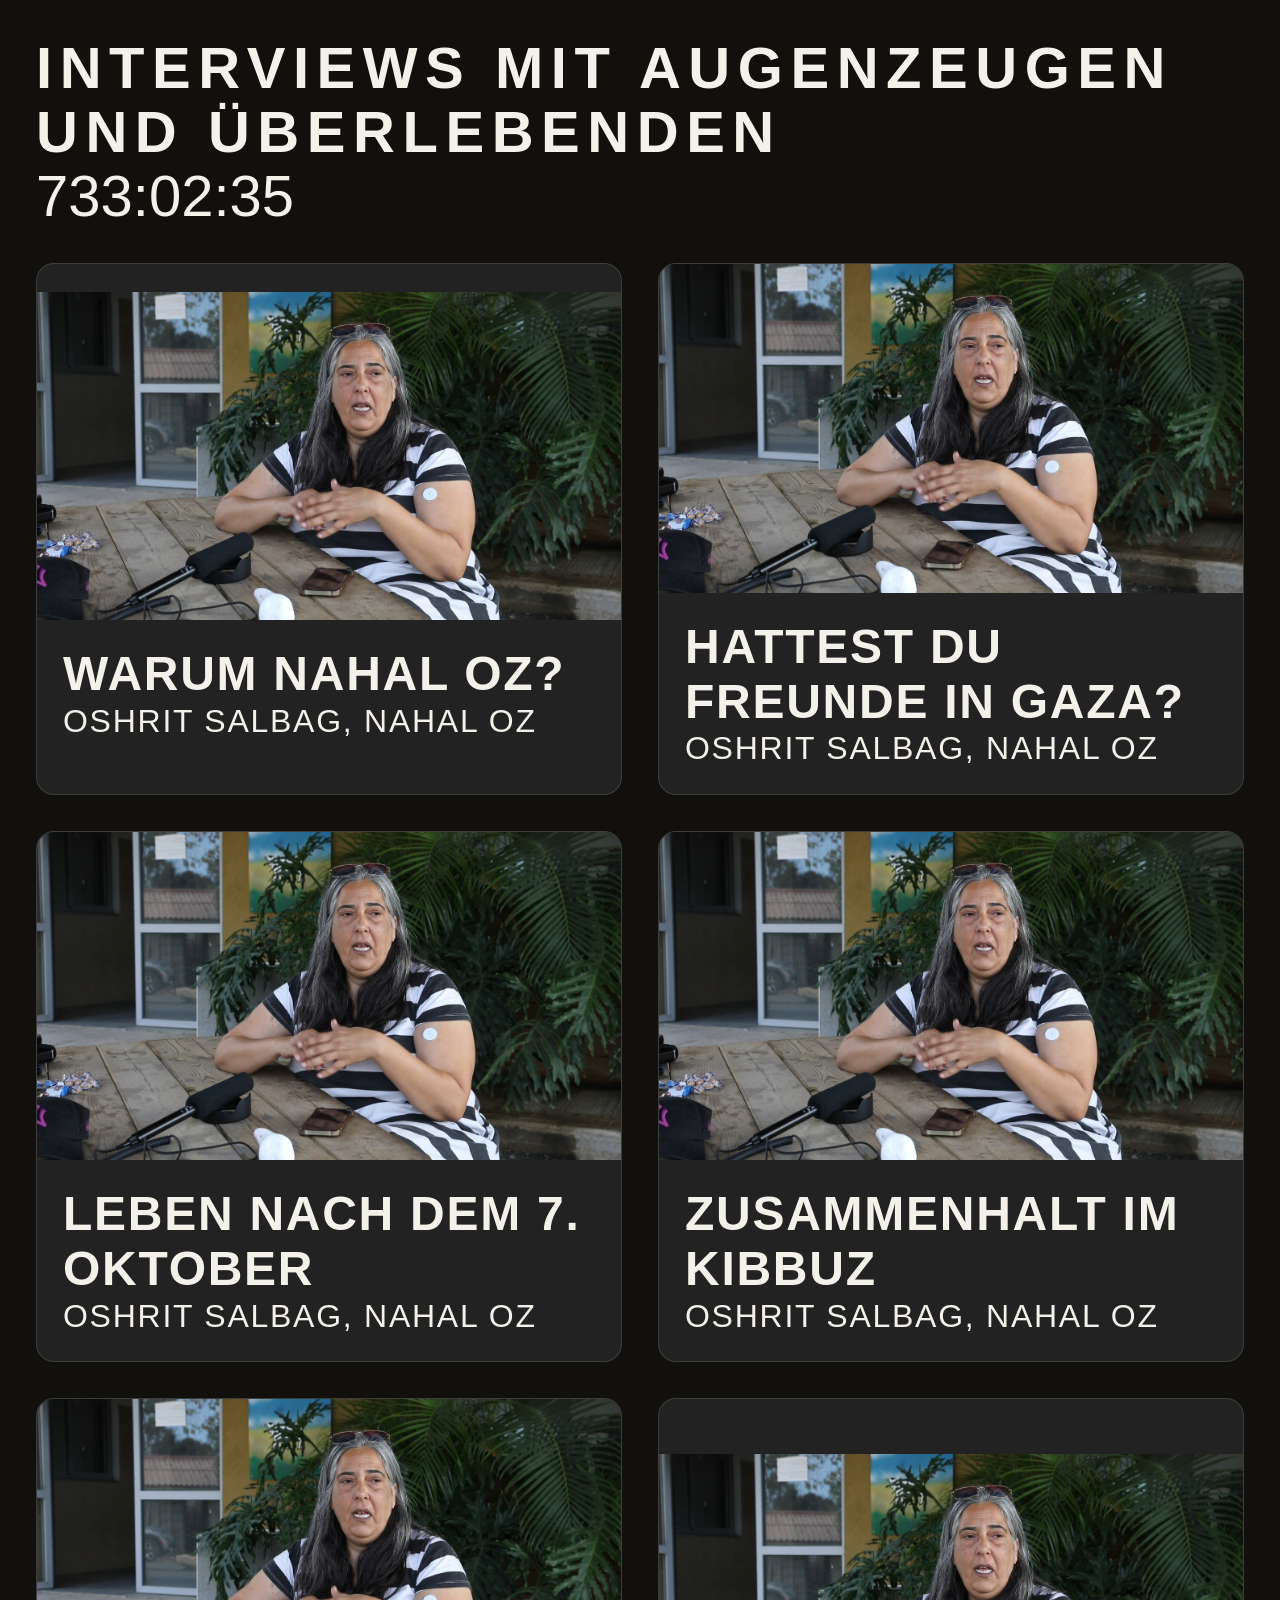
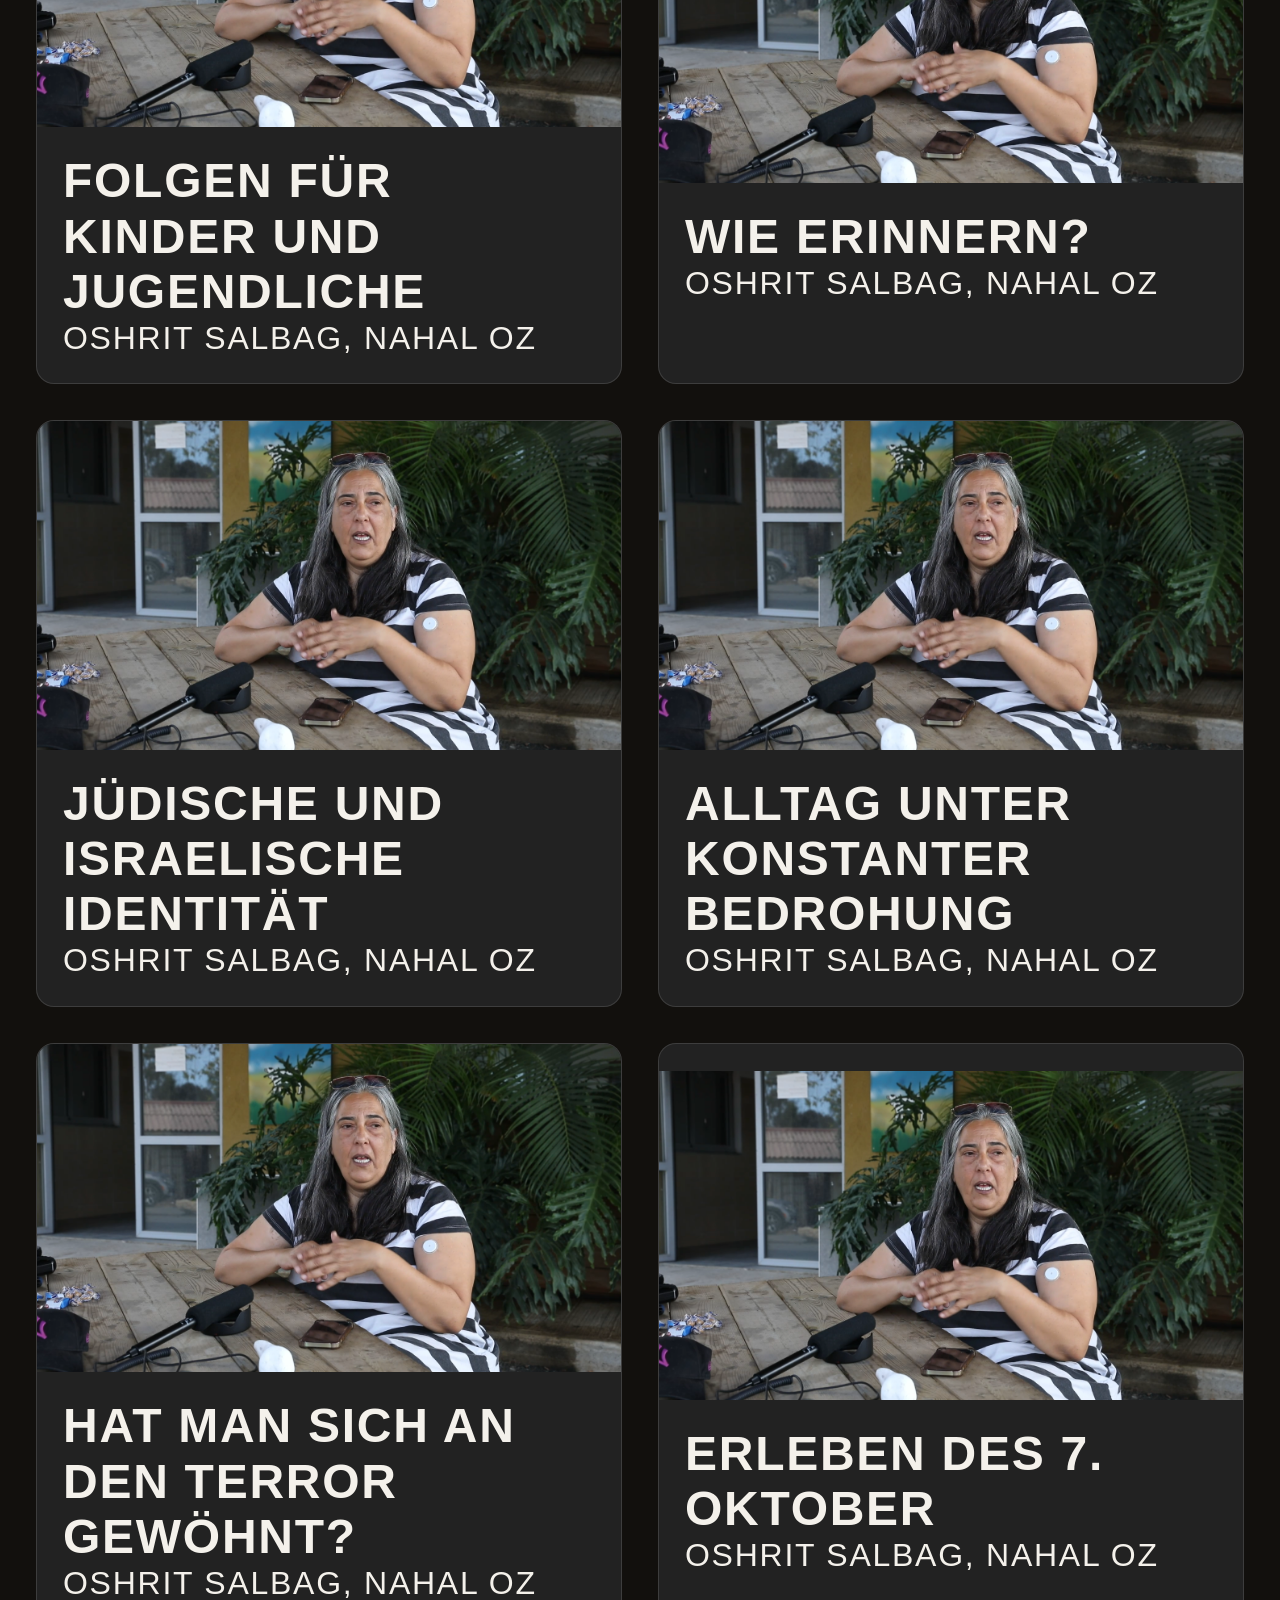
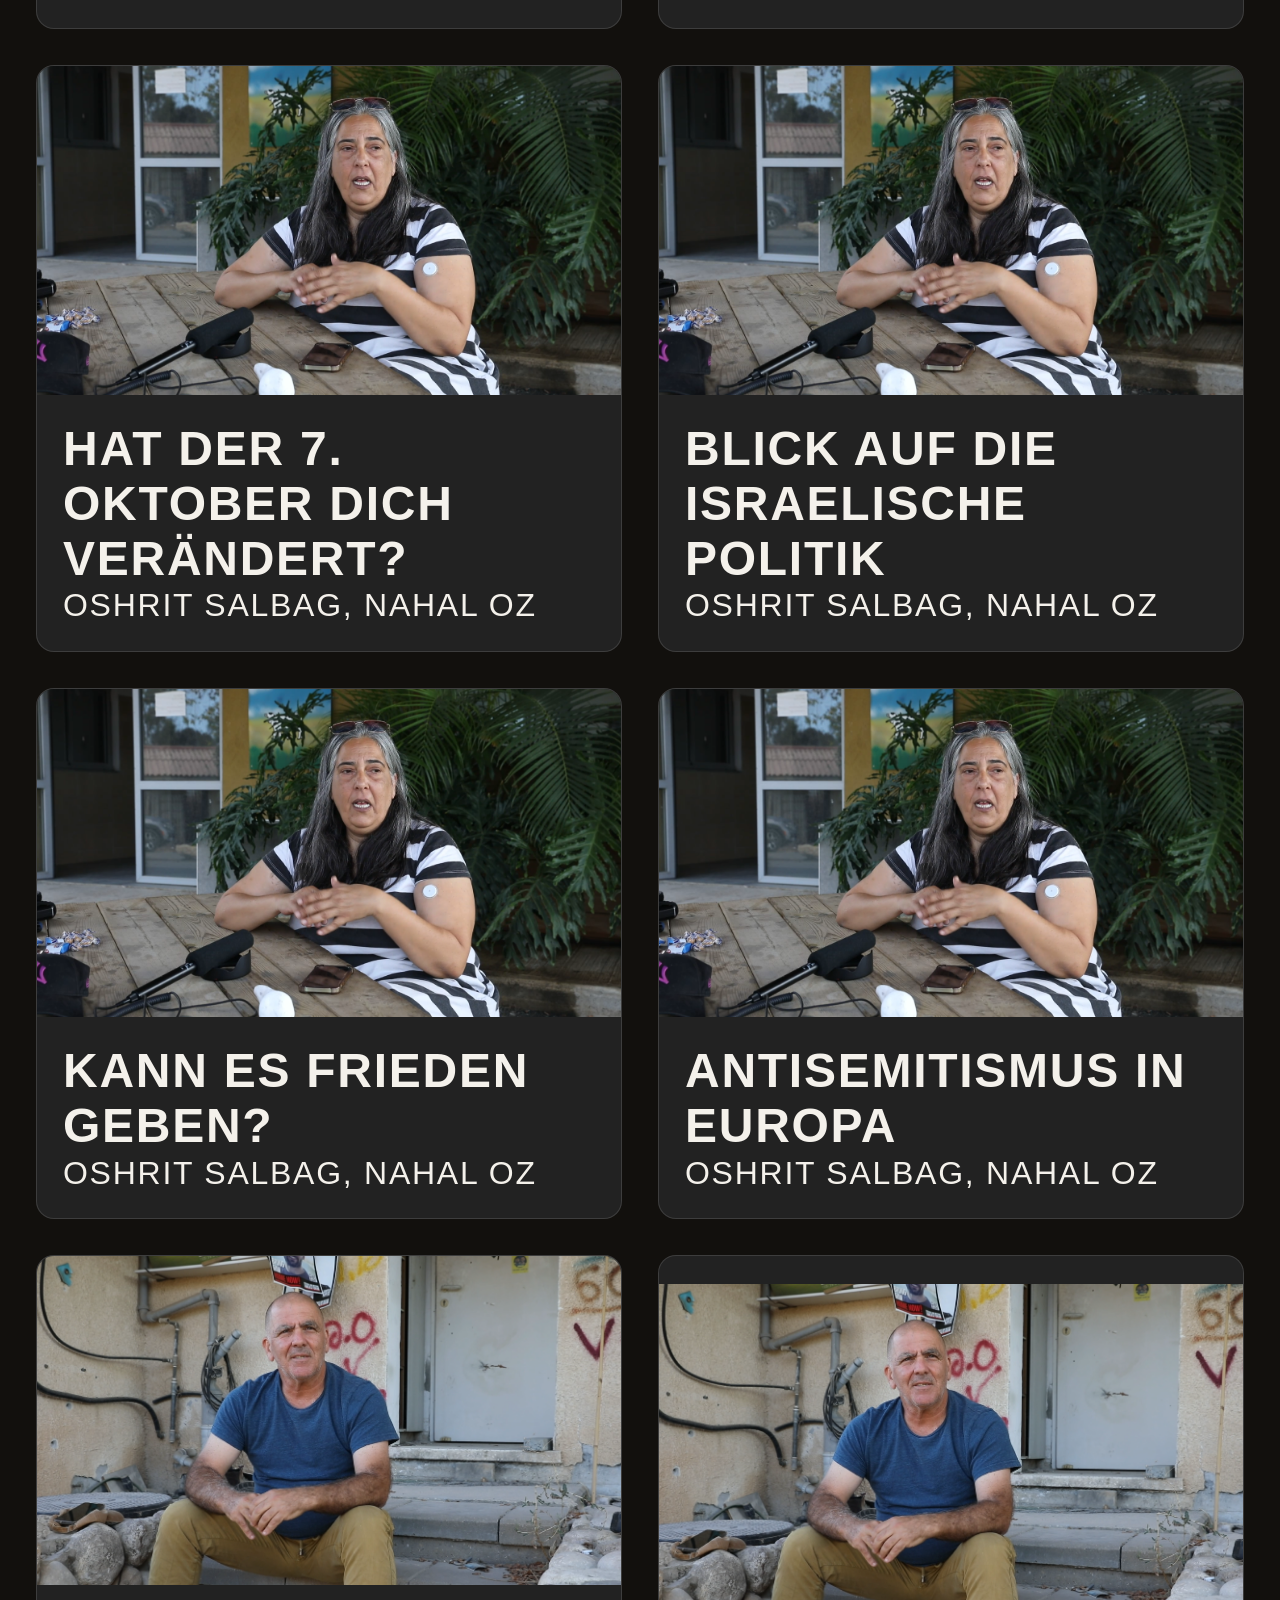
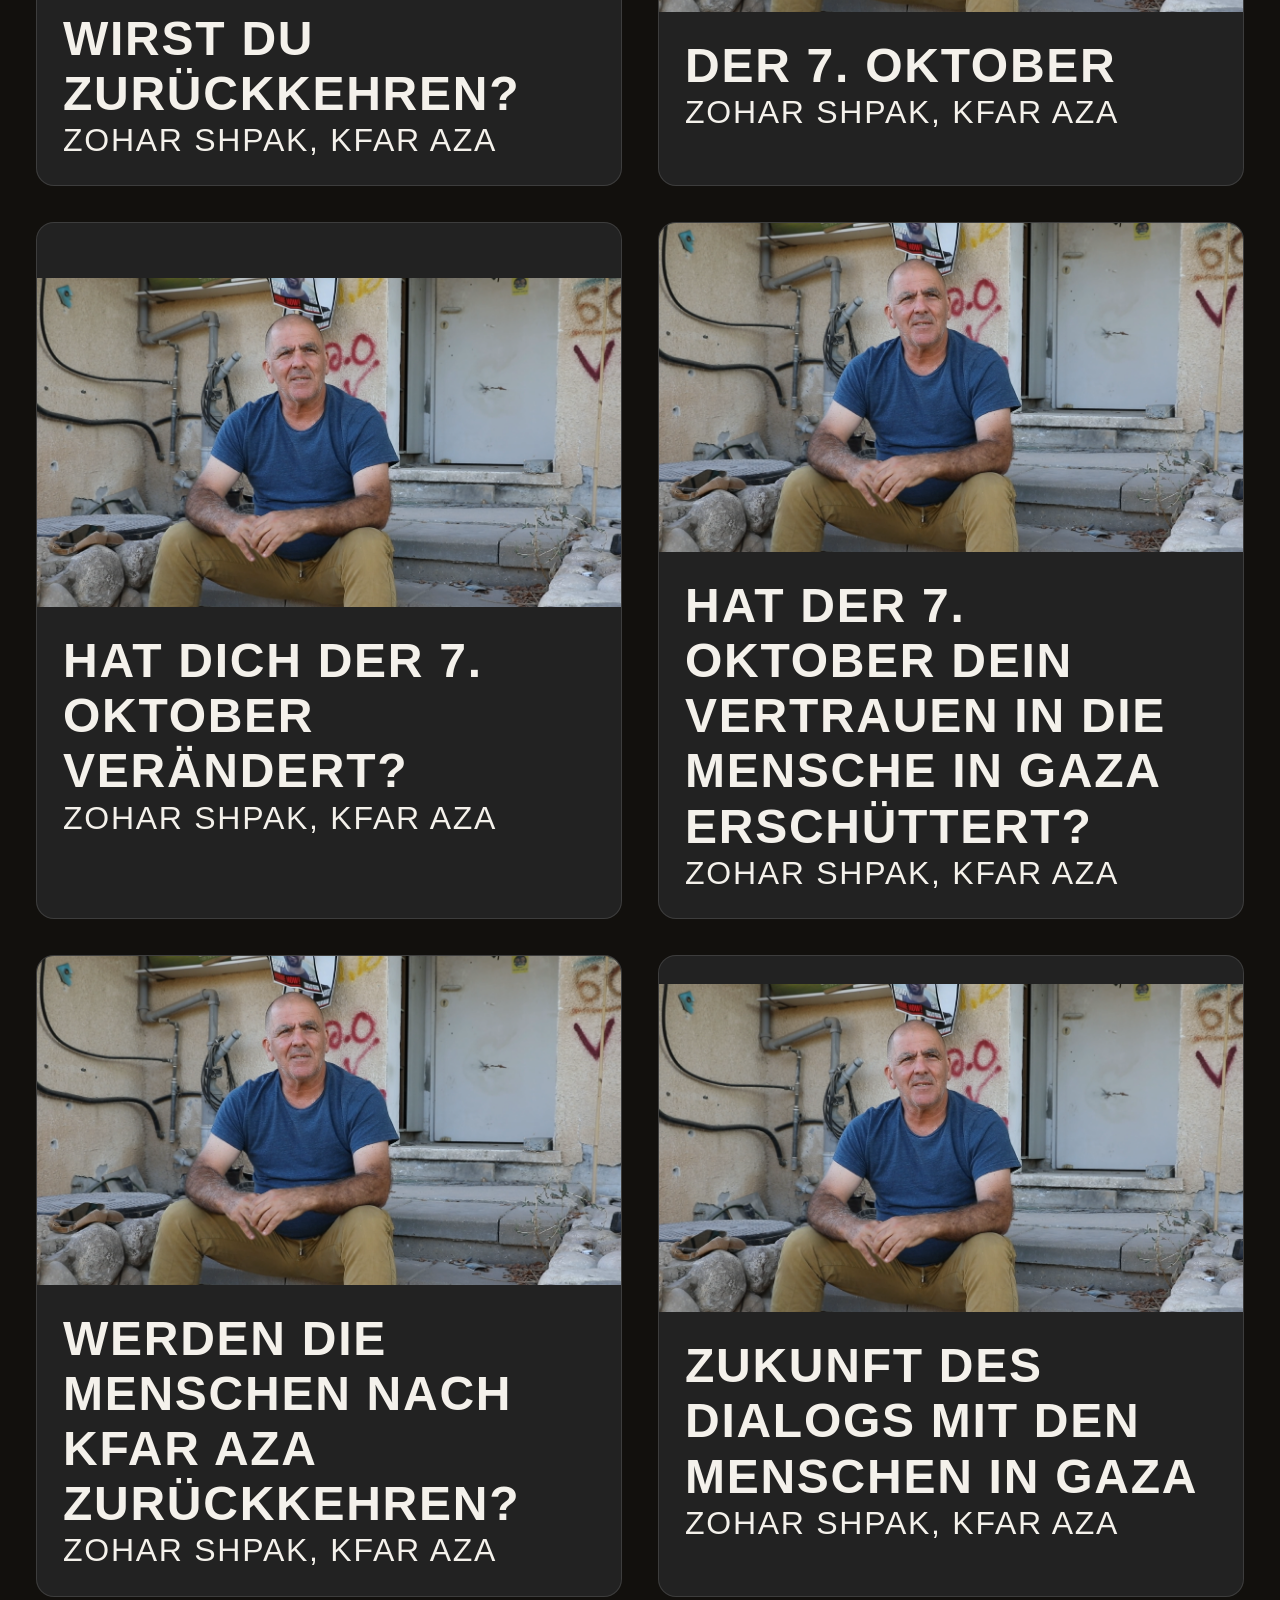
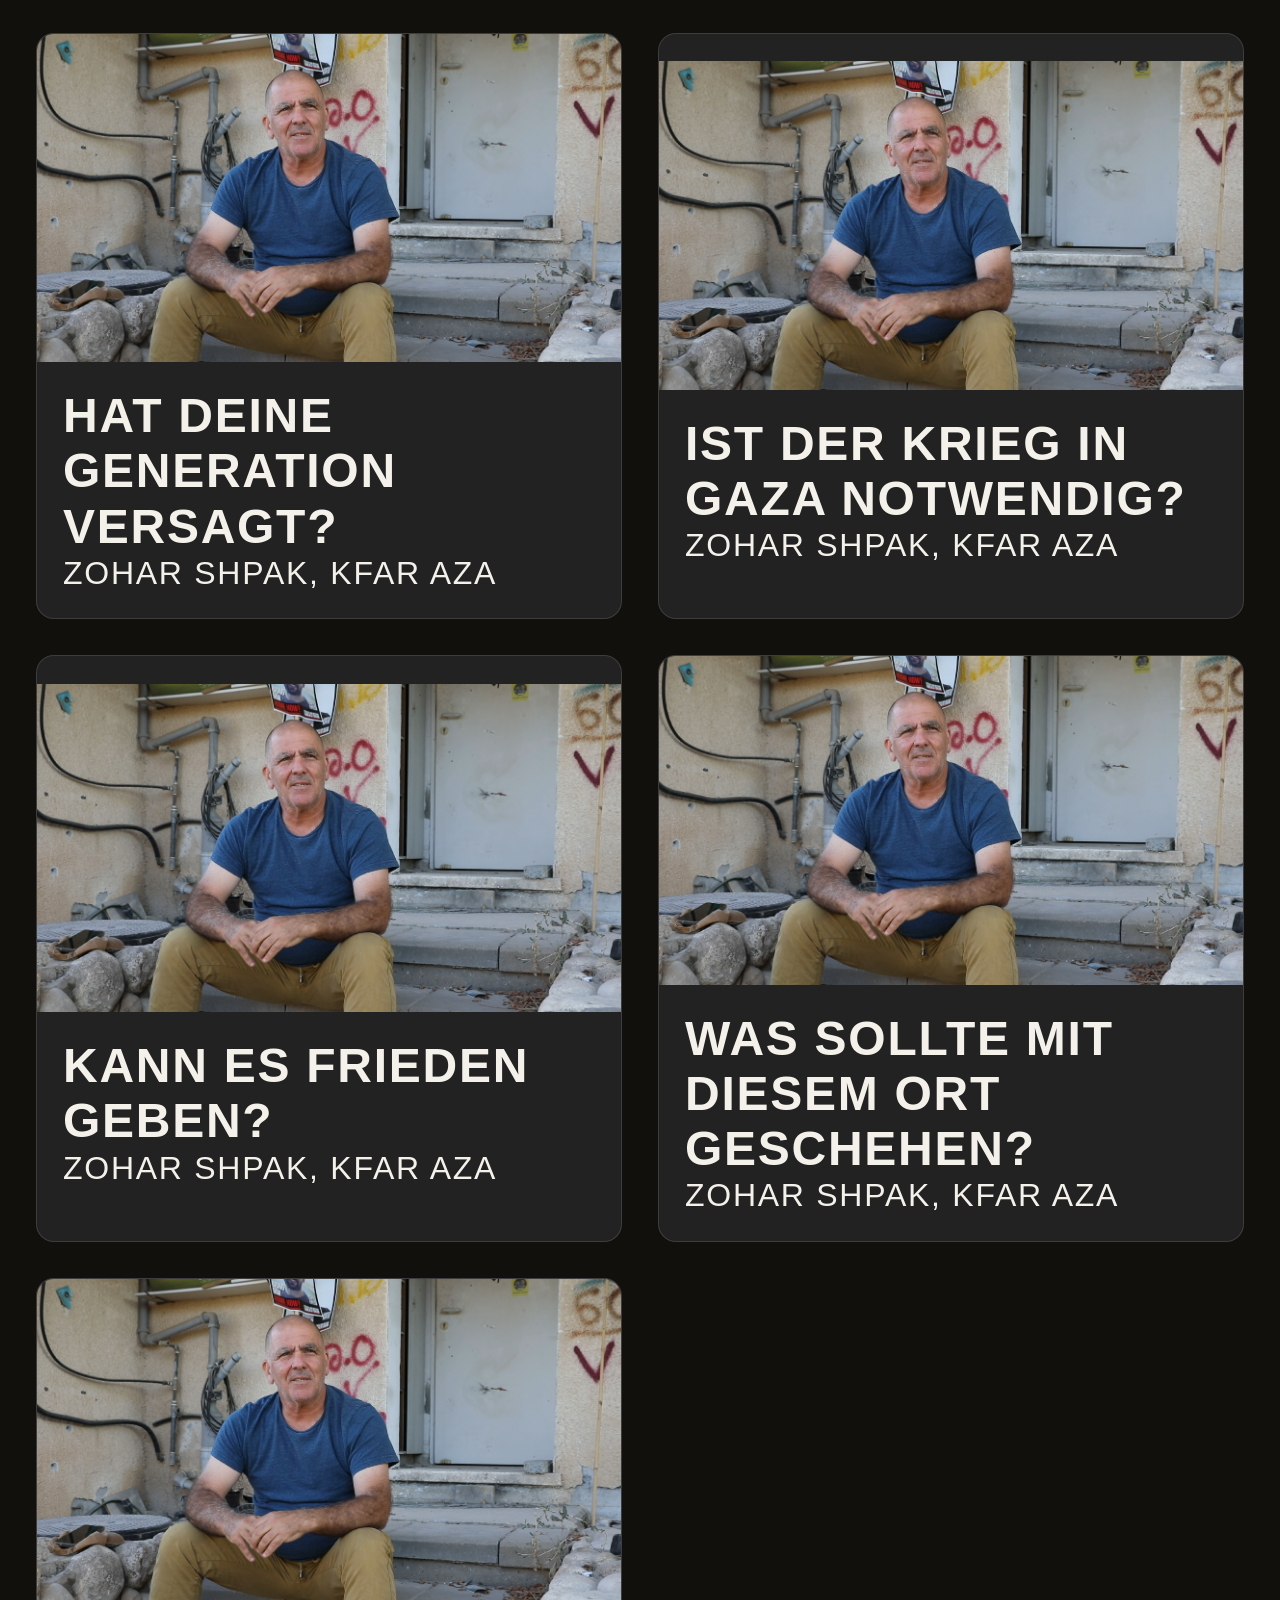
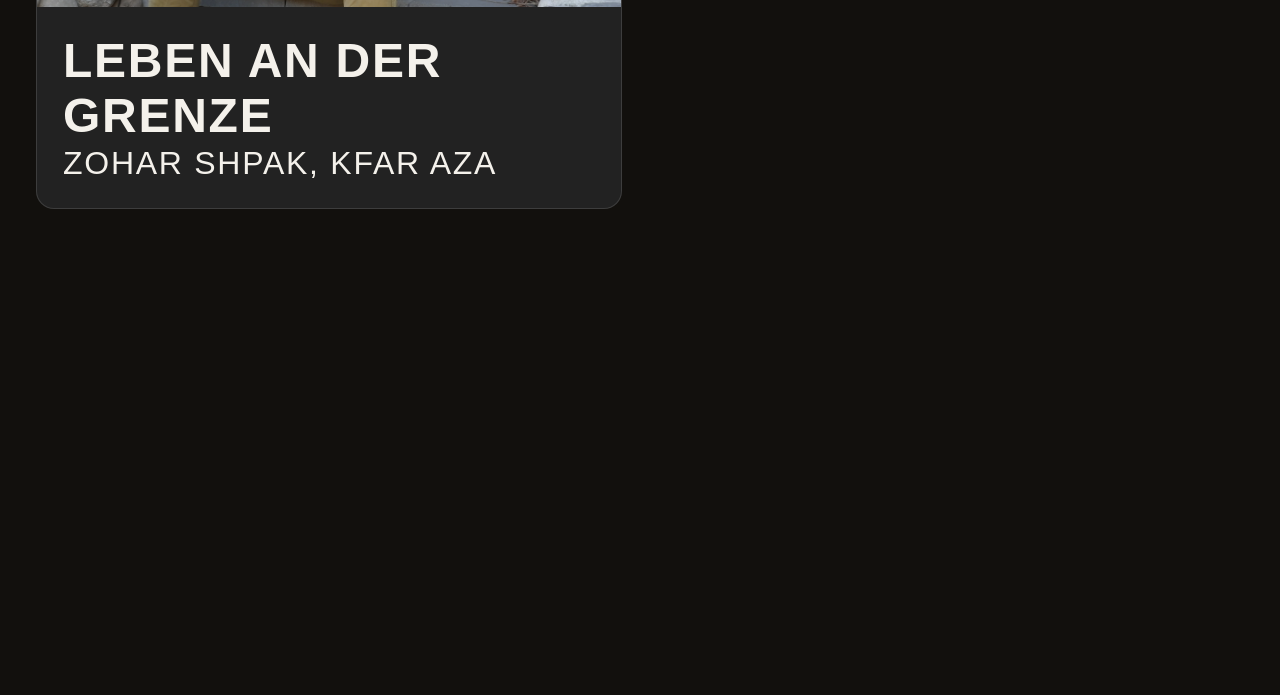
==== index.html @ 1f2e4341 "Initiale Kiosk-Version" ====
<!doctype html>
<html lang="de">

<head>
  <meta charset="utf-8">

  <meta name="viewport" content="width=device-width, initial-scale=1, viewport-fit=cover">

  <title>733:02:35 – Videokiosk</title>

  <link rel="stylesheet" href="assets/style.css">
</head>

<body>
  <main>

    <!-- ==================================================
         GALERIE
         ================================================== -->

    <section id="gallery" class="screen">
      <header class="screen-header">
        <div class="screen-heading">
          <h1 id="gallery-title" class="screen-title">Eyewitness and Survivor Testimonies</h1>
          <p id="gallery-subtitle" class="screen-subtitle">733:02:35</p>
        </div>
      </header>

      <!-- Die Videokacheln werden per JavaScript eingefügt -->
      <div id="grid" class="grid"></div>
    </section>


    <!-- ==================================================
         VIDEOANZEIGE
         ================================================== -->

    <section id="player-screen" class="screen hidden">
      <header class="screen-header">
        <div class="screen-heading">
          <h1 id="player-title" class="screen-title"></h1>
          <p id="player-subtitle" class="screen-subtitle"></p>
        </div>
      </header>

      <div class="video-wrap">
        <video id="player" playsinline preload="metadata" disablepictureinpicture
          controlslist="nofullscreen nodownload noremoteplayback noplaybackrate" tabindex="-1"></video>

        <button id="idle-overlay" class="idle-overlay hidden" type="button">
          <span class="idle-overlay-content">
            <strong>
              Bildschirm berühren, um Videos auszuwählen
            </strong>
            <br>
            <span lang="en">
              Touch screen to browse videos
            </span>
          </span>
        </button>

      </div>

      <p id="error" class="error hidden"></p>
    </section>


    <!-- ==================================================
         FEHLERANZEIGE
         ================================================== -->

    <section id="fatal" class="screen center hidden" aria-labelledby="fatal-title">
      <div class="panel">
        <h1 id="fatal-title">Fehler</h1>
        <p id="fatal-text"></p>
      </div>
    </section>


    <!-- ==================================================
         AUTOPLAY-COUNTDOWN
         ================================================== -->

    <button id="idle-countdown-overlay" class="idle-countdown-overlay hidden" type="button"
      aria-label="Automatische Wiedergabe abbrechen">
      <span class="idle-countdown-box">
        <span id="idle-countdown-label">
          Automatische Wiedergabe in
        </span>

        <strong id="idle-countdown-text">3</strong>
      </span>
    </button>

  </main>

  <script src="config.js"></script>
  <script src="assets/app.js"></script>
</body>

</html>
---- assets/style.css ----
/* =========================================================
   733:02:35 VIDEOKIOSK
   Zentrale Farben, Größen und Abstände
   ========================================================= */

:root {
    /* Farben */
    --bg-color: #12100d;
    /* Hintergrundfarbe der Seite */
    --card-bg-color: #222222;
    /* Hintergrundfarbe von Kacheln */
    --card-bg-light-color: #46423b;
    /* Hintergrundfarbe für ausgewählte Kachel */
    --title-text-color: #f4f1eb;
    /* Textfarbe für Titel/Untertitel */
    --card-text-color: #f4f1eb;
    /* Textfarbe für Titel */
    --line-color: rgba(255, 255, 255, 0.12);
    /* Linienfarbe für Kacheln und Panels */
    --active-bg-color: #333;
    /* Hintergrundfarbe beim Antippen von Buttons und Kacheln */
    --error-bg-color: #3b1717;
    /* Hintergrundfarbe für Fehlermeldungen unterhalb des Videos */

    /* Bildschirm */
    --screen-padding: 36px;
    /* Abstand zum Rand des Bildschirms */

    /* Titel und Untertitel */
    --header-gap: 36px;
    /* Abstand zwischen Kopfzeile und Galerie/Video */
    --header-text-gap: 0px;
    /* Abstand zwischen Titel und Untertitel */

    /* Galerie und Karten */
    --grid-gap: 36px;
    /* Abstand zwischen den Kacheln */
    --gallery-scroll-space: 50vh;
    /* Freiraum unter der letzten Kachel 100vh = 100% der verfügbaren Höhe */
    --card-padding: 26px;
    /* Abstand um den Text innerhalb der Kachel */
    --card-text-gap: 0px;
    /* Abstand zwischen Titel und Untertitel der Kachel */

    /* Schriftgrößen */
    --screen-title-size: 58px;
    /* Haupttitel der Galerie und des Players */
    --screen-subtitle-size: 58px;
    /* Untertitel der Galerie und des Players */
    --card-title-size: 48px;
    /* Titel der Kachel */
    --card-subtitle-size: 32px;
    /* Untertitel der Kachel */
    --overlay-title-size: 48px;
    /* Deutscher Hinweis im Idle-Overlay*/
    --overlay-text-size: 42px;
    /* Englischer Hinweis im Idle-Overlay */
    --countdown-label-size: 80px;
    /* Text über dem Idle-Countdown */
    --countdown-size: 200px;
    /* Idle-Countdown-Zahl */

    /* Buttons */
    --button-padding-y: 40px;
    /* Vertikaler Abstand innerhalb der Buttons */
    --button-padding-x: 60px;
    /* Horizontaler Abstand innerhalb der Buttons */

    /* Countdown-Overlay */
    --countdown-position-y: 690px;
    /* Position des Countdowns von oben */
    --countdown-text-gap: 12px;
    /* Abstand zwischen Beschriftung und Zahl */

    /* Idle-Overlay */
    --overlay-gap: 6px;
    /* Abstand zwischen deutschem und englischem Hinweistext */
    --overlay-padding-y: 42px;
    /* Vertikaler Innenabstand des Hinweis-Overlays */
    --overlay-padding-x: 24px;
    /* Horizontaler Innenabstand des Hinweis-Overlays */


    /* Rundungen */
    --card-radius: 18px;
    /* Für Kacheln und Player */
    --button-radius: 12px;
    /* Für Buttons */
    --panel-radius: 0px;
    /* Für Panels, z. B. Fehlerbildschirm */

    /* Video */
    --video-reserved-height: 180px;
    /* Platz für Idle-Overlay und Player-Titel, damit das Video nicht zu groß wird */

    /* Animation */
    --title-fade-duration: 1200ms;
    /* Dauer der Ein- und Ausblendung des Video-Titels */
    --overlay-fade-duration: 700ms;
    /* Dauer des Einblendens */
}


/* =========================================================
   GRUNDLAGEN
   ========================================================= */

*,
*::before,
*::after {
    box-sizing: border-box;
}

html {
    min-height: 100%;
    -webkit-tap-highlight-color: transparent;
}

body {
    min-height: 100%;
    margin: 0;

    background: var(--bg-color);
    color: var(--title-text-color);

    font-family: Arial, Helvetica, sans-serif;

    /* Verhindert versehentliche Textauswahl am Touchscreen */
    user-select: none;
    -webkit-user-select: none;

    /* Verhindert Scroll-Weitergabe an übergeordnete Bereiche */
    overscroll-behavior: none;
}

/* Verhindert kleine Abstände unter Bildern und Videos */
img,
video {
    display: block;
}

/* Wird per JavaScript zum Ein- und Ausblenden verwendet */
.hidden {
    display: none !important;
}


/* =========================================================
   BILDSCHIRME UND HILFSKLASSEN
   ========================================================= */

.screen {
    min-height: 100vh;
    padding: var(--screen-padding);
}

/* Zentriert beispielsweise den Fehlerbildschirm */
.center {
    display: grid;
    place-items: center;
}


/* =========================================================
   KOPFZEILEN
   Galerie und Player verwenden dieselbe Struktur.
   ========================================================= */

.screen-header {
    display: flex;
    align-items: flex-start;
    justify-content: space-between;
    width: 100%;
    margin: 0 0 var(--header-gap);
}

/* Gruppiert Haupttitel und Untertitel */
.screen-heading {
    display: flex;
    flex-direction: column;
    align-items: flex-start;
    gap: var(--header-text-gap);

    min-width: 0;

    text-align: left;
}

/* Haupttitel der Galerie und des Players */
.screen-title {
    margin: 0;

    color: var(--muted-color);

    font-size: var(--screen-title-size);
    font-weight: 700;
    line-height: 1.1;
    letter-spacing: 0.13em;

    text-align: left;
    text-transform: uppercase;
}

/* Untertitel beziehungsweise Video-Metadaten */
.screen-subtitle {
    margin: 0;

    color: var(--muted-color);

    font-size: var(--screen-subtitle-size);
    line-height: 1.1;

    text-align: left;
    text-transform: uppercase;
}


/* =========================================================
   GALERIE
   Die Seite scrollt normal; das Grid hat keinen eigenen
   Scrollbereich.
   ========================================================= */

.grid {
    display: grid;
    grid-template-columns: repeat(2, minmax(0, 1fr));

    gap: var(--grid-gap);
    padding-bottom: var(--gallery-scroll-space);
}


/* =========================================================
   GALERIEKACHELN
   Diese Elemente werden per JavaScript erzeugt.
   ========================================================= */

.card {
    padding: 0;
    overflow: hidden;

    border: 1px solid var(--line-color);
    border-radius: var(--card-radius);

    background: var(--card-bg-color);
    color: var(--card-text-color);

    text-align: left;

    transition:
        transform 120ms ease,
        background-color 120ms ease;
}

/* Sichtbare Rückmeldung beim Antippen */
.card:active {
    transform: scale(0.95);
    background: var(--card-bg-light-color);
}

/* Vorschaubild einer Kachel */
.card img {
    width: 100%;
    aspect-ratio: 16 / 9;

    object-fit: cover;

    background: #222;
}

/* Textbereich unterhalb des Vorschaubildes */
.card-body {
    display: flex;
    flex-direction: column;
    gap: var(--card-text-gap);

    padding: var(--card-padding);

    color: var(--card-text-color);
    letter-spacing: 0.13em;
    text-transform: uppercase;
}

.card h2,
.card p {
    margin: 0;
}

/* Titel einer Kachel */
.card h2 {
    font-size: var(--card-title-size);
    line-height: 1.15;
}

/* Zusatztext einer Kachel */
.card p {
    font-size: var(--card-subtitle-size);
    line-height: 1.2;
}

::-webkit-scrollbar {
    width: 24px;
}

::-webkit-scrollbar-track {
    background: transparent;
}

::-webkit-scrollbar-thumb {
    background: rgba(255, 255, 255, 0.30);
    border: 4px solid var(--bg);
    border-radius: 999px;
}

/* =========================================================
   VIDEO
   ========================================================= */

/* Player füllt exakt den sichtbaren Bildschirm */
#player-screen {
    display: flex;
    flex-direction: column;

    width: 100%;
    height: 100vh;
    min-height: 0;

    overflow: hidden;
}

/* Kopfzeile behält nur ihre tatsächlich benötigte Höhe */
#player-screen .screen-header {
    flex: 0 0 auto;
}

/* Video erhält den gesamten verbleibenden Platz */
.video-wrap {
    position: relative;

    flex: 1 1 auto;
    min-height: 0;
    width: 100%;

    overflow: hidden;

    border: 1px solid var(--line);
    border-radius: var(--card-radius);

    background: #000;
}

/* Video füllt den Wrapper vollständig */
video {
    width: 100%;
    height: 100%;

    object-fit: cover;
    object-position: center center;

    background: #000;
}

/* Das Video selbst verarbeitet keine Touch-Eingaben */
#player {
    pointer-events: none;
}


/* =========================================================
   IDLE-OVERLAY ÜBER DEM VIDEO
   ========================================================= */

.idle-overlay {
    position: absolute;
    inset: 0;
    z-index: 10;

    width: 100%;
    height: 100%;

    margin: 0;
    padding: 0;
    border: 0;

    color: #ddd;

    background:
        linear-gradient(to bottom,
            rgba(0, 0, 0, 0.33) 0%,
            transparent 45%);

    overflow: hidden;
    isolation: isolate;
}

.idle-overlay strong {
    font-size: var(--overlay-title-size);
    line-height: 1.2;
}

.idle-overlay span {
    font-size: var(--overlay-text-size);
    line-height: 1.2;
}


/* =========================================================
   IDLE-COUNTDOWN
   ========================================================= */

.idle-countdown-overlay {
    position: fixed;
    inset: 0;
    z-index: 1000;

    width: 100%;
    height: 100%;

    display: flex;
    align-items: flex-start;
    justify-content: center;

    padding-top: var(--countdown-position-y);

    background: rgba(0, 0, 0, 0.82);

    pointer-events: auto;
    /* Fängt alle Berührungen ab */
    touch-action: manipulation;
}

.idle-countdown-box {
    display: flex;
    flex-direction: column;
    align-items: center;
    gap: var(--countdown-text-gap);

    text-align: center;
}

#idle-countdown-label,
#idle-countdown-text {
    margin: 0;
}

#idle-countdown-label {
    margin: 0 0 0.75rem;

    color: #fff;

    font-size: var(--countdown-label-size);
    font-weight: 500;
    line-height: 1.2;
}

#idle-countdown-text {
    margin: 0;

    color: #fff;

    font-size: var(--countdown-size);
    font-weight: 700;
    line-height: 1;
}


/* =========================================================
   TITEL-CROSSFADE
   Die beiden Sprachversionen liegen übereinander.
   ========================================================= */

/* Crossfade für Galerie- und Player-Titel */
.screen-title {
    display: grid;
    width: 100%;
}

.screen-title .title-layer {
    grid-area: 1 / 1;

    opacity: 0;

    transition:
        opacity var(--title-fade-duration) ease-in-out;
}

.screen-title .title-layer.is-visible {
    opacity: 1;
}


/* =========================================================
   FEHLER- UND INFORMATIONSBEREICHE
   ========================================================= */

.panel {
    width: min(760px, 100%);
    padding: 64px;

    border: 1px solid var(--line-color);
    border-radius: var(--card-radius);

    background:
        linear-gradient(var(--card-bg-light-color),
            var(--card-bg-color));

    text-align: center;
}

/* Überschrift des Fehlerbildschirms */
.panel h1 {
    margin: 0 0 24px;

    font-size: var(--screen-title-size);
    line-height: 1.1;
}

/* Text des Fehlerbildschirms */
#fatal-text {
    margin: 0;
}

/* Fehler unterhalb des Videos */
.error {
    padding: 16px;

    border-radius: var(--card-radius);

    background: var(--error-bg-color);
}

.idle-overlay:not(.hidden),
.idle-countdown-overlay:not(.hidden) {
    animation:
        overlay-fade-in var(--overlay-fade-duration) ease-out both;
}

@keyframes overlay-fade-in {
    from {
        opacity: 0;
    }

    to {
        opacity: 1;
    }
}

.idle-overlay::before {
    content: "";

    position: absolute;
    inset: 0;
    z-index: 0;

    background: rgba(0, 0, 0, 0.68);
    opacity: 0;

    pointer-events: none;

    transition:
        opacity 700ms cubic-bezier(0.22, 1, 0.36, 1);
}

.idle-overlay.is-centered::before {
    opacity: 1;
}

.idle-overlay-content {
    position: absolute;
    z-index: 1;

    top: var(--overlay-padding-y);
    left: var(--overlay-padding-x);
    right: var(--overlay-padding-x);

    text-align: center;

    transform:
        translateY(0) scale(1);

    transform-origin: center;

    transition:
        top 500ms cubic-bezier(0.22, 1, 0.36, 1),
        transform 500ms cubic-bezier(0.22, 1, 0.36, 1);
}

.idle-overlay.is-centered .idle-overlay-content {
    top: 30%;

    transform:
        translateY(-50%) scale(1.5);
}
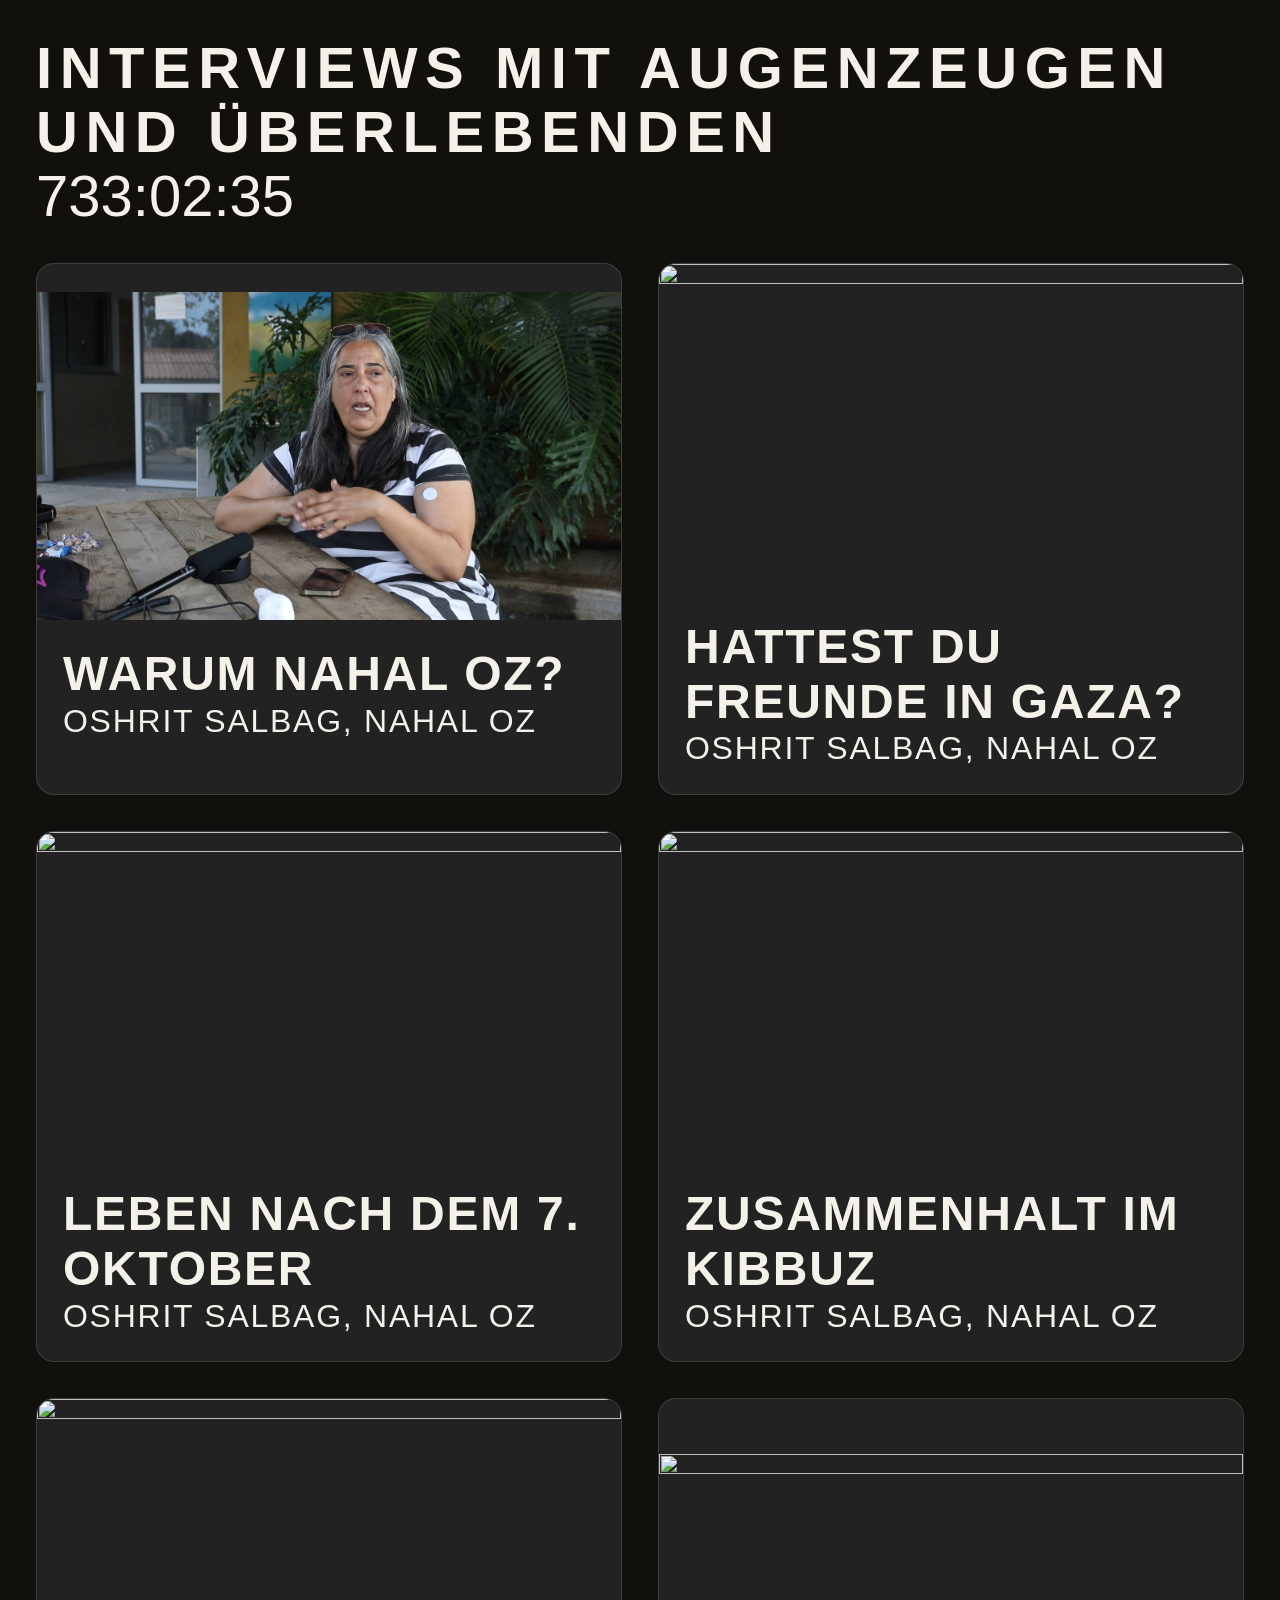
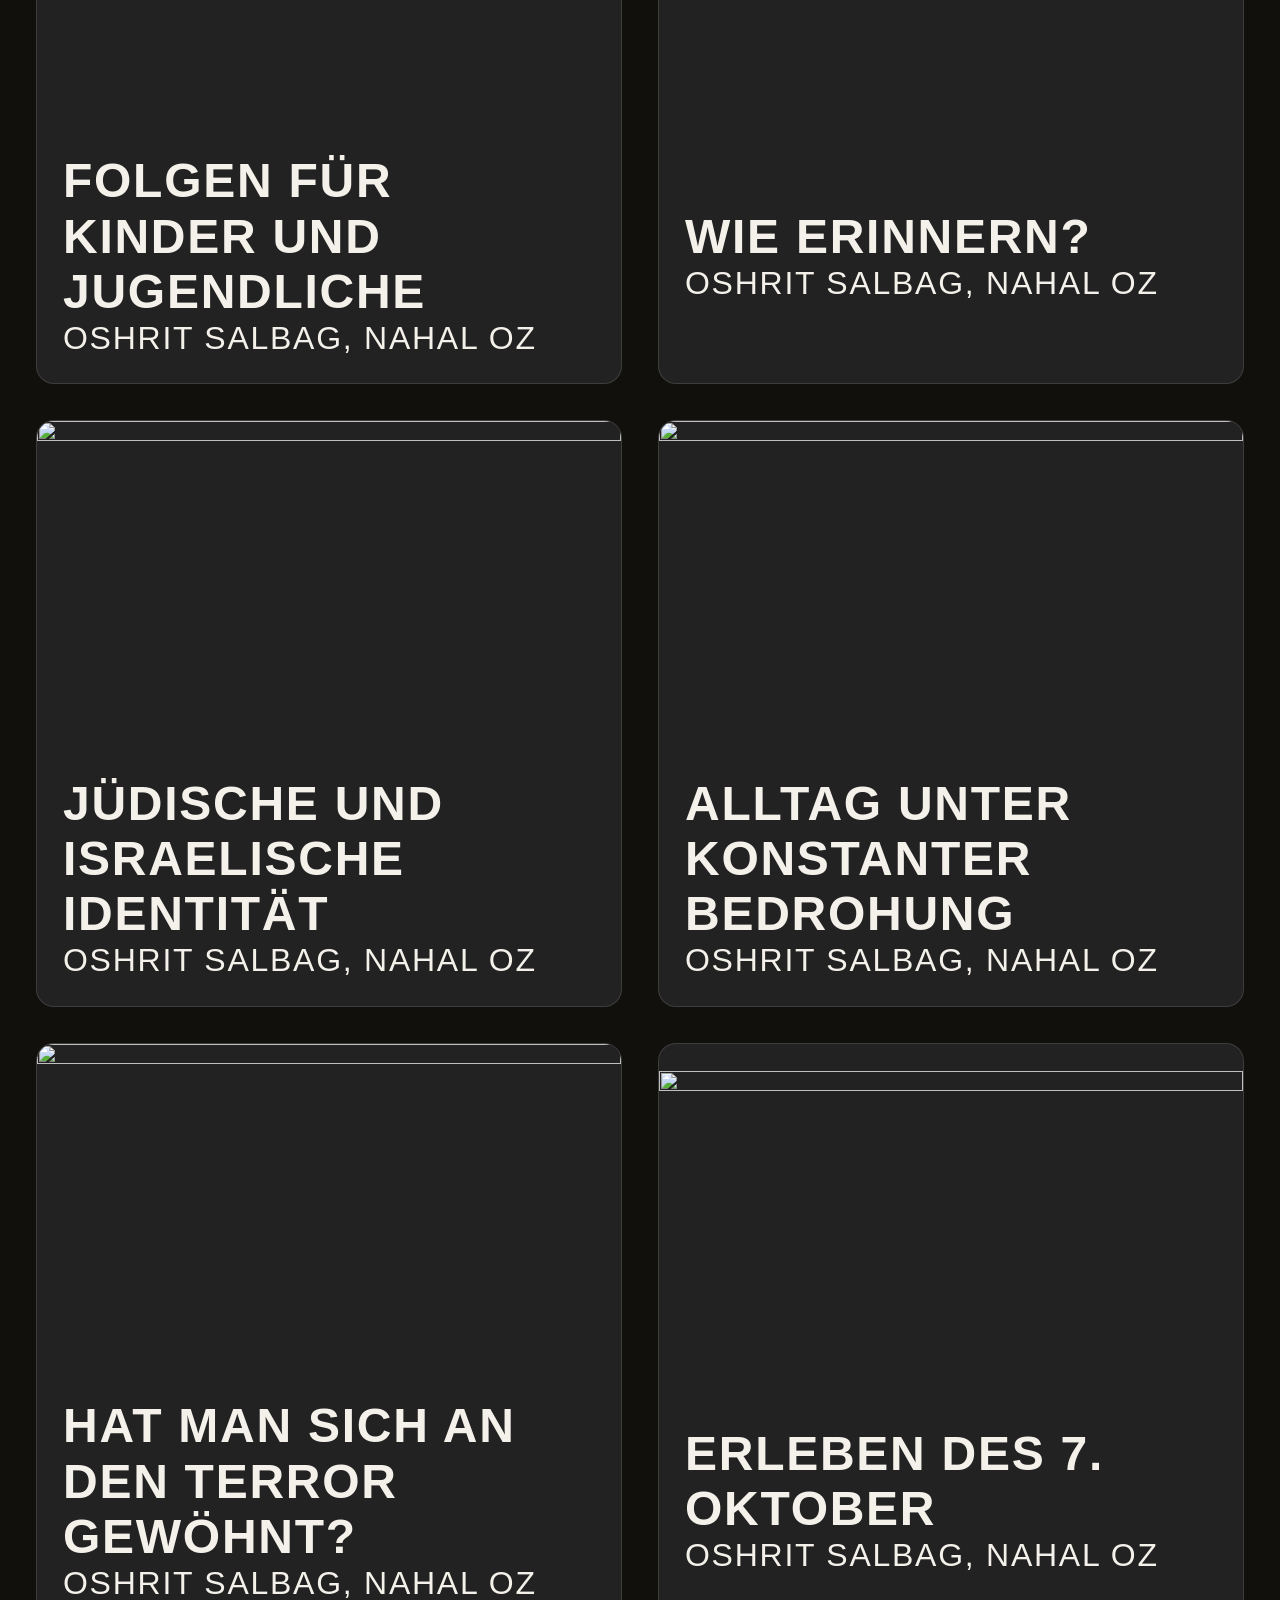
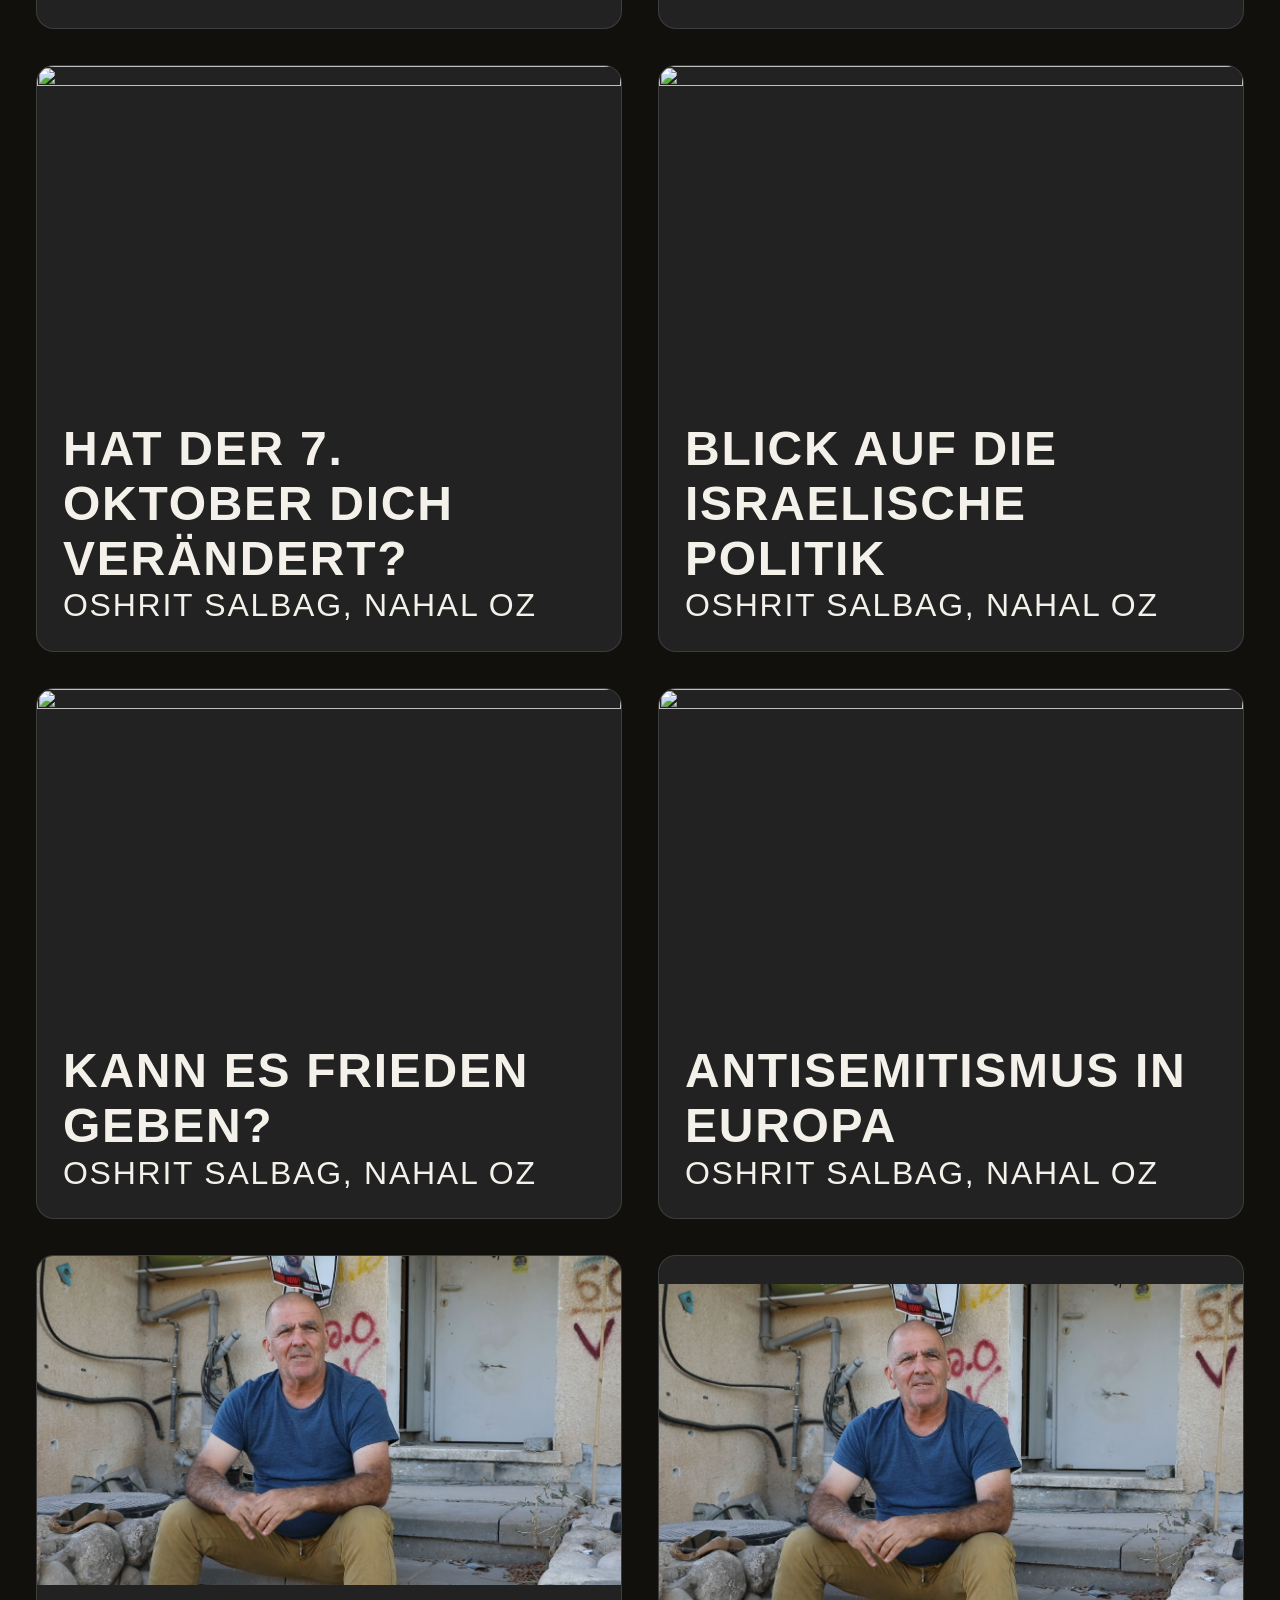
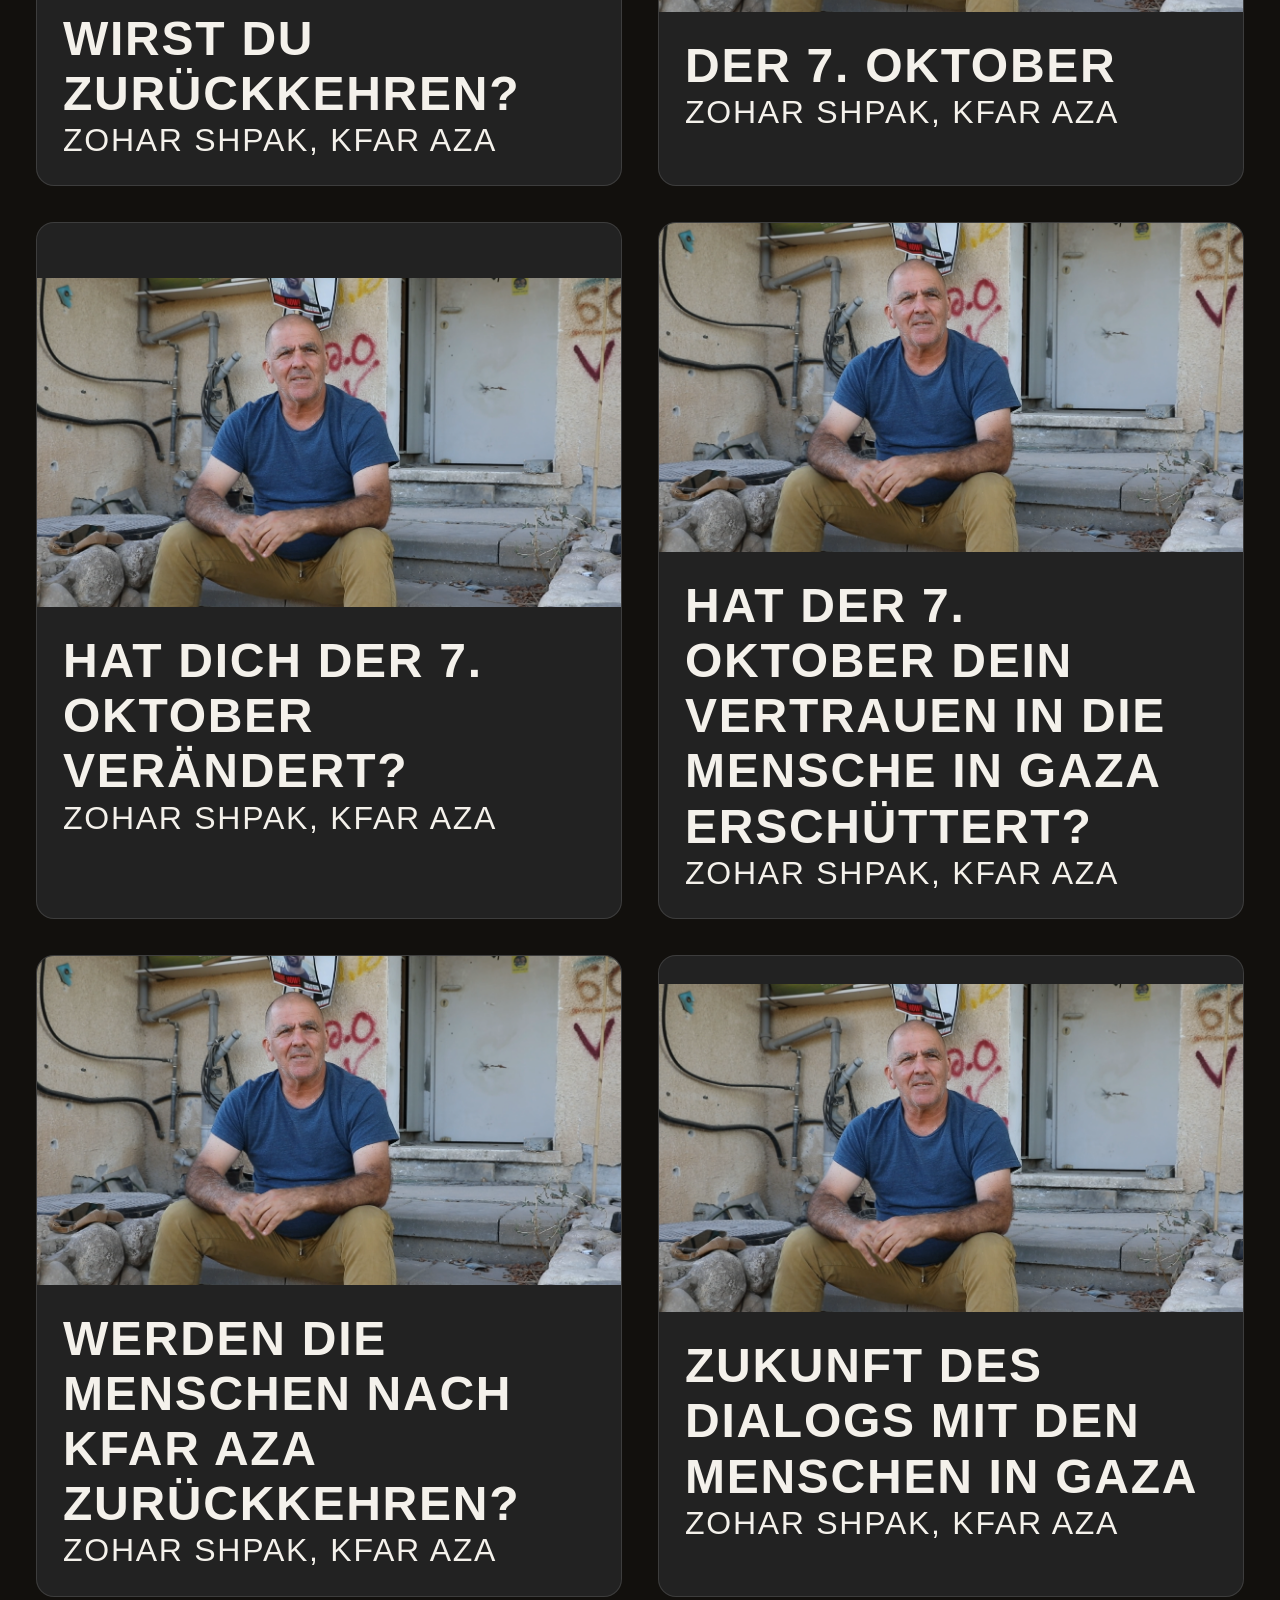
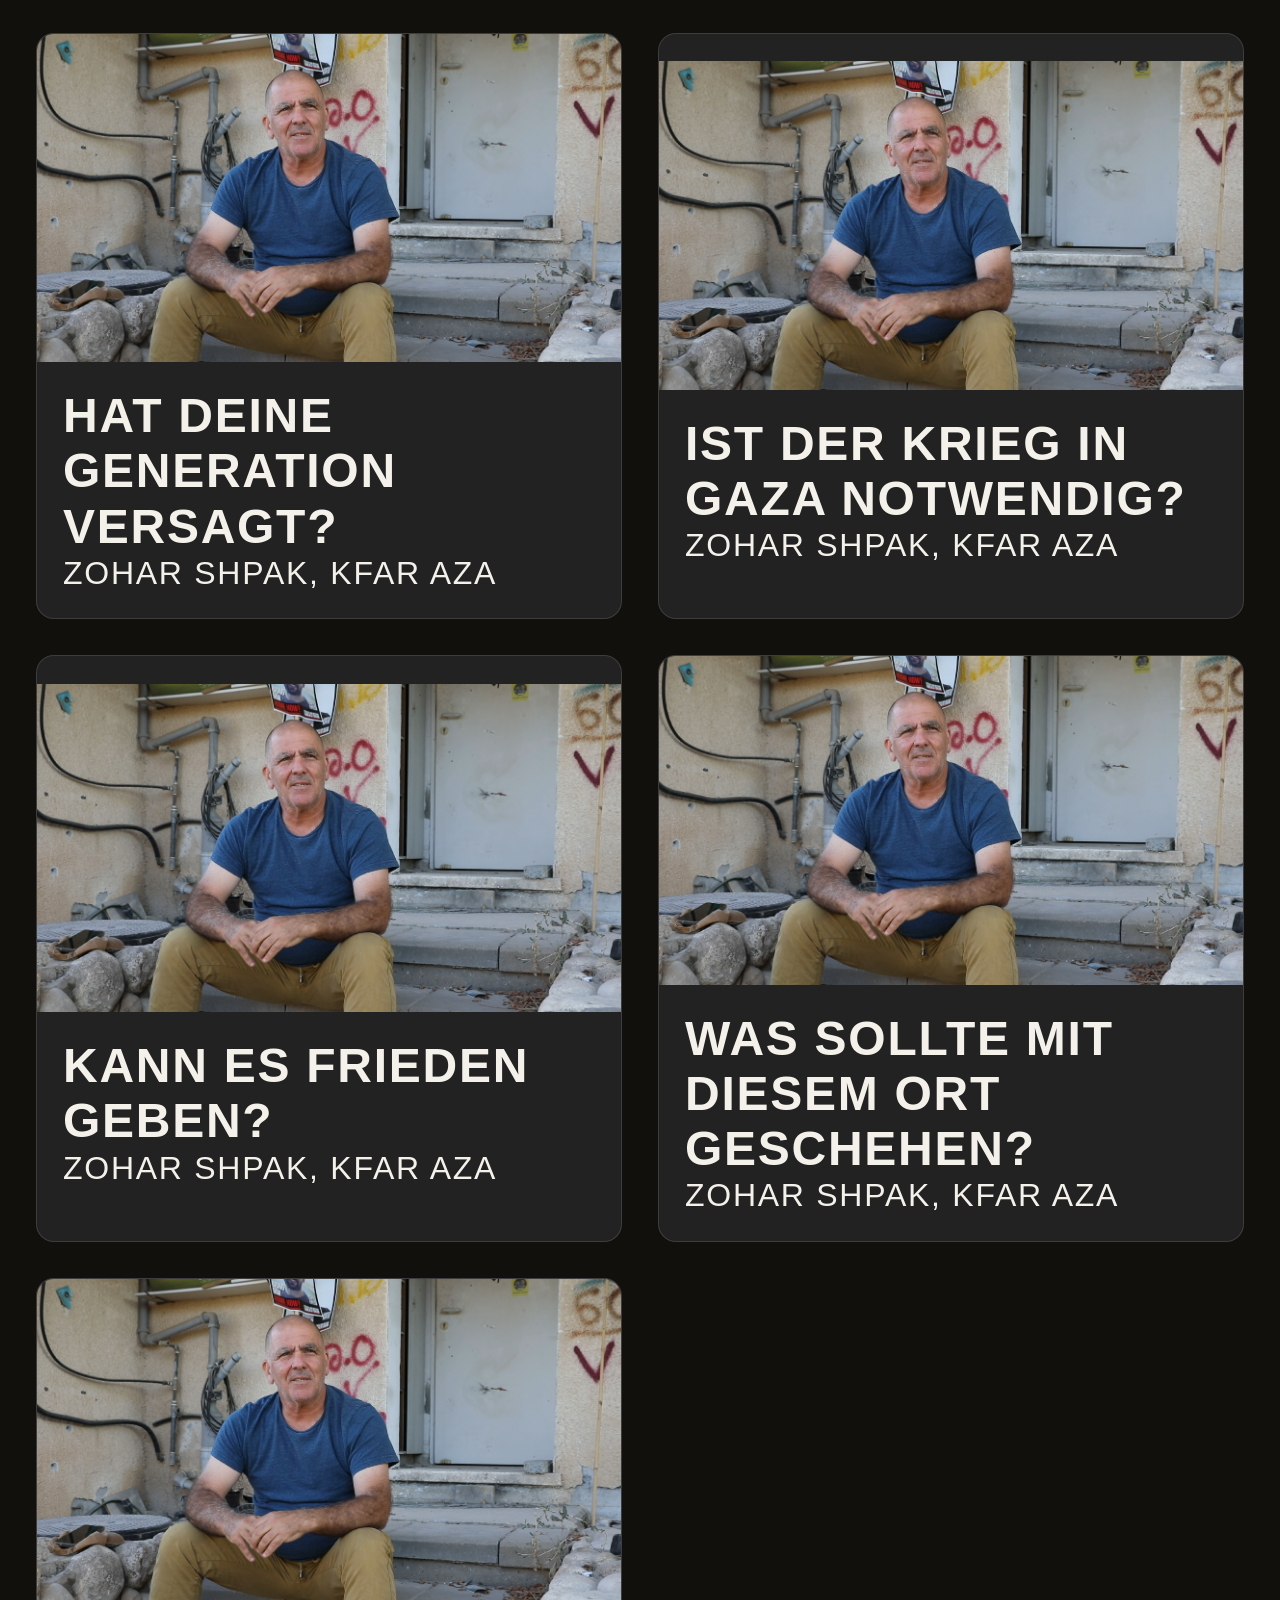
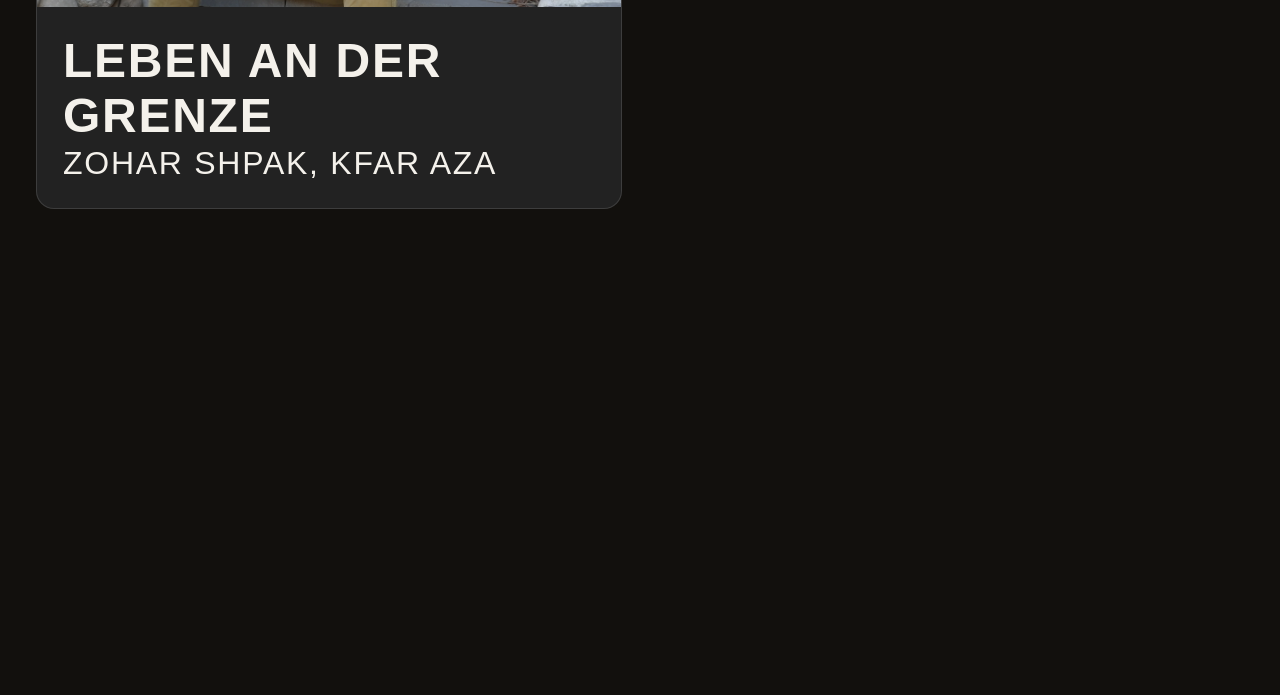
==== commit 5d5ea705: "gitignore to not push videofiles, various codebase optimizations" ====
--- a/index.html
+++ b/index.html
@@ -46,6 +46,11 @@
       <div class="video-wrap">
         <video id="player" playsinline preload="metadata" disablepictureinpicture
           controlslist="nofullscreen nodownload noremoteplayback noplaybackrate" tabindex="-1"></video>
+
+        <div id="subtitle-overlay" class="subtitle-overlay hidden">
+          <div id="subtitle-de" class="subtitle-line subtitle-de"></div>
+          <div id="subtitle-en" class="subtitle-line subtitle-en"></div>
+        </div>
 
         <button id="idle-overlay" class="idle-overlay hidden" type="button">
           <span class="idle-overlay-content">
--- a/assets/style.css
+++ b/assets/style.css
@@ -19,7 +19,7 @@
     /* Linienfarbe für Kacheln und Panels */
     --active-bg-color: #333;
     /* Hintergrundfarbe beim Antippen von Buttons und Kacheln */
-    --error-bg-color: #3b1717;
+    --error-bg-color: #c52626;
     /* Hintergrundfarbe für Fehlermeldungen unterhalb des Videos */
 
     /* Bildschirm */
@@ -59,6 +59,8 @@
     /* Text über dem Idle-Countdown */
     --countdown-size: 200px;
     /* Idle-Countdown-Zahl */
+    --error-text-size: 32px;
+    /* Fehlermeldung unterhalb des Videos */
 
     /* Buttons */
     --button-padding-y: 40px;
@@ -98,6 +100,17 @@
     /* Dauer der Ein- und Ausblendung des Video-Titels */
     --overlay-fade-duration: 700ms;
     /* Dauer des Einblendens */
+
+
+    /*Video-Untertitel*/
+    --subtitle-de-size: 96px;
+    /* Deutsche Untertitel */
+    --subtitle-en-size: 66px;
+    /* Englische Übersetzung unter dem deutschen Text */
+    --subtitle-gap: 66px;
+    /* Abstand zwischen deutscher und englischer Zeile */
+    --subtitle-outline-size: 3px;
+    /* Stärke der schwarzen Buchstabenkontur */
 }
 
 
@@ -521,9 +534,11 @@
 }
 
 /* Fehler unterhalb des Videos */
-.error {
+.subtitle-error,
+.video-error {
     padding: 16px;
 
+    font-size: var(--error-text-size);
     border-radius: var(--card-radius);
 
     background: var(--error-bg-color);
@@ -590,4 +605,79 @@
 
     transform:
         translateY(-50%) scale(1.5);
+}
+
+/* =========================================================
+   ZWEISPRACHIGE VIDEO-UNTERTITEL
+   Deutsch wird größer, Englisch etwas kleiner dargestellt.
+   ========================================================= */
+
+.subtitle-overlay {
+    position: absolute;
+    left: 5%;
+    right: 5%;
+    bottom: 30%;
+    z-index: 20;
+
+    display: flex;
+    flex-direction: column;
+    align-items: center;
+    gap: var(--subtitle-gap);
+
+    color: var(--title-text-color);
+    font-family: inherit;
+    text-align: center;
+
+    pointer-events: none;
+}
+
+/* Gemeinsame Gestaltung beider Untertitelsprachen */
+.subtitle-line {
+    width: fit-content;
+    max-width: 100%;
+    margin: 0;
+    padding: 0.05em 0.15em;
+
+    /* Keine geschlossene Hintergrundfläche.
+     * Das Bild bleibt hinter dem Text sichtbar. */
+    background: transparent;
+
+    color: rgb(255, 255, 255);
+
+    /* Zusätzlicher Schatten verbessert die Lesbarkeit,
+     * insbesondere auf bewegten und unruhigen Hintergründen. */
+    text-shadow:
+        -3px -3px 4px rgba(0, 0, 0, 0.95),
+         3px -3px 4px rgba(0, 0, 0, 0.95),
+        -3px  3px 4px rgba(0, 0, 0, 0.95),
+         3px  3px 4px rgba(0, 0, 0, 0.95),
+         0     5px 12px rgba(0, 0, 0, 0.9);
+    
+
+    /* Zeilenumbrüche aus der VTT-Datei werden übernommen. */
+    white-space: pre-line;
+
+    /* Anders als die Überschriften nicht in Großbuchstaben,
+     * da längere Untertitel sonst schwerer lesbar wären. */
+    text-transform: none;
+    letter-spacing: 0.015em;
+}
+
+/* Leere Sprachzeilen nehmen keinen Platz ein */
+.subtitle-line:empty {
+    display: none;
+}
+
+/* Größerer deutscher Hauptuntertitel */
+.subtitle-de {
+    font-size: var(--subtitle-de-size);
+    font-weight: 700;
+    line-height: 1.15;
+}
+
+/* Kleinere englische Übersetzung darunter */
+.subtitle-en {
+    font-size: var(--subtitle-en-size);
+    font-weight: 400;
+    line-height: 1.18;
 }
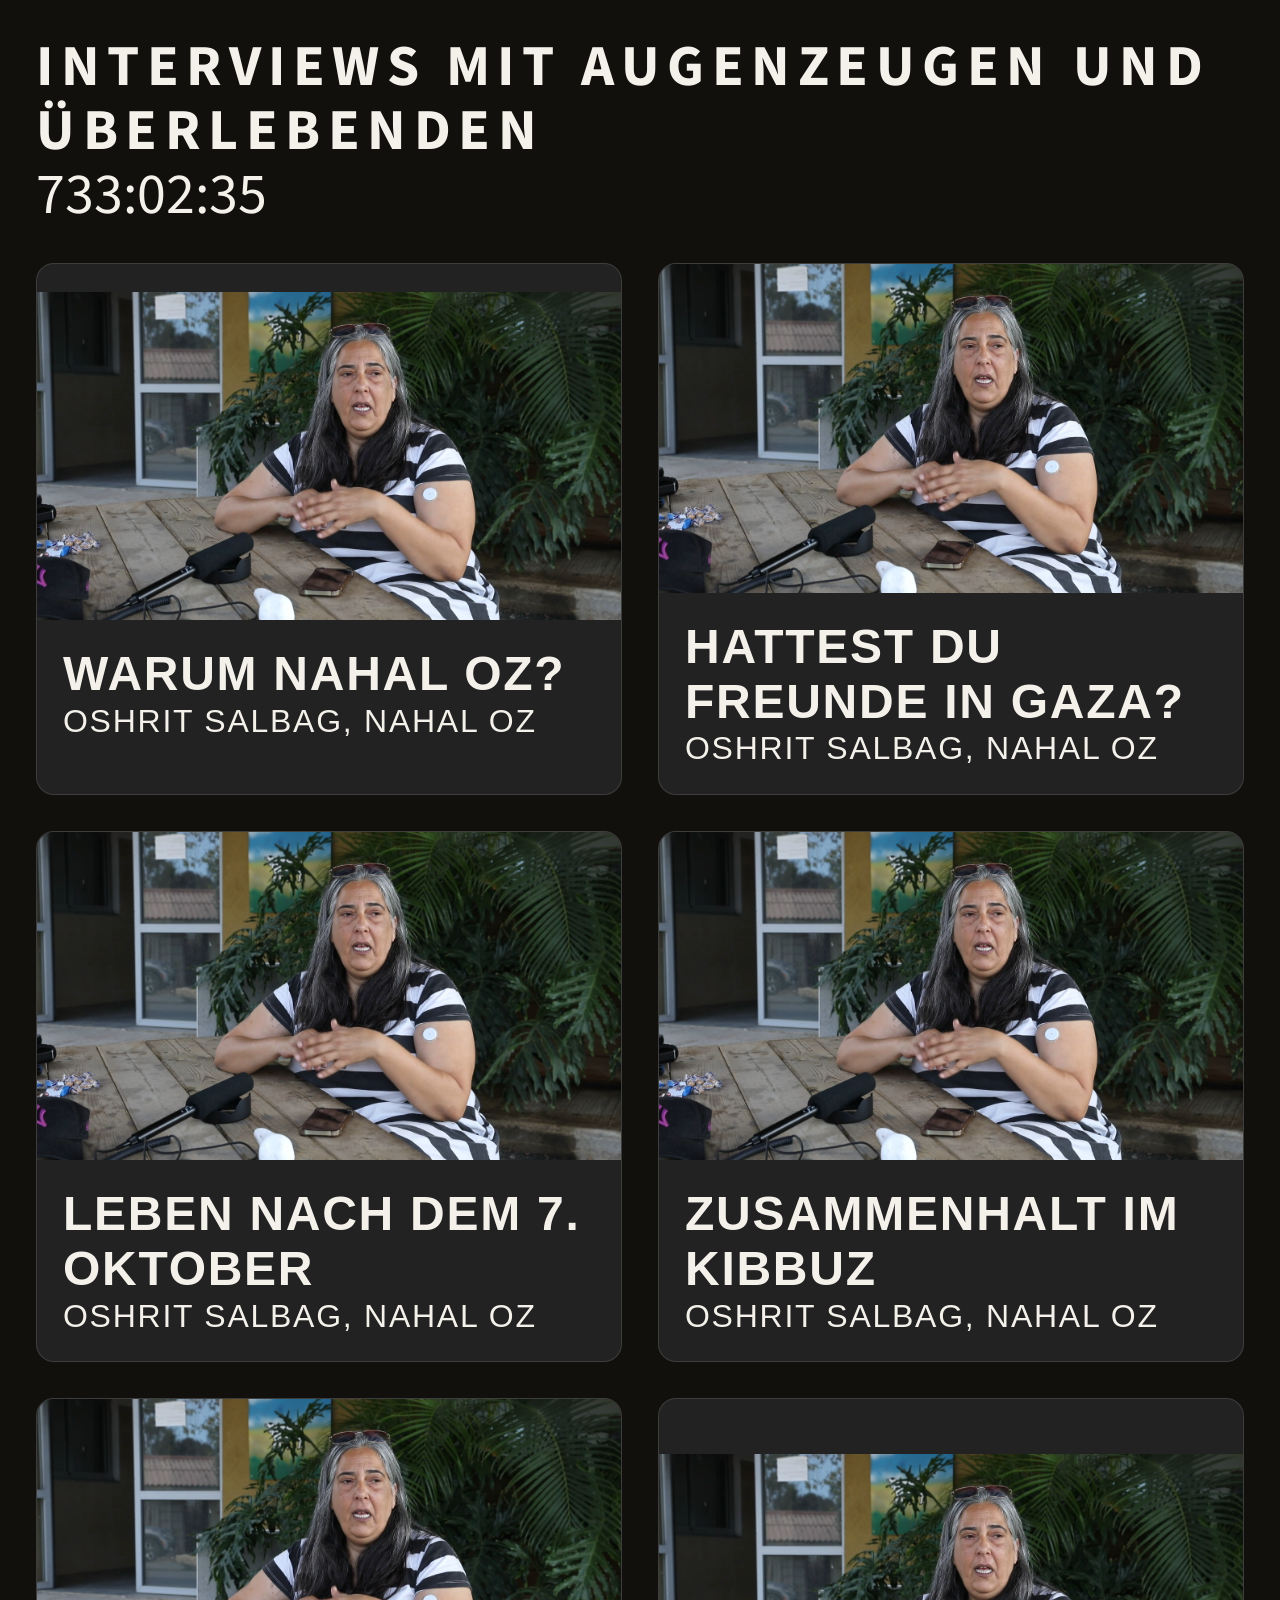
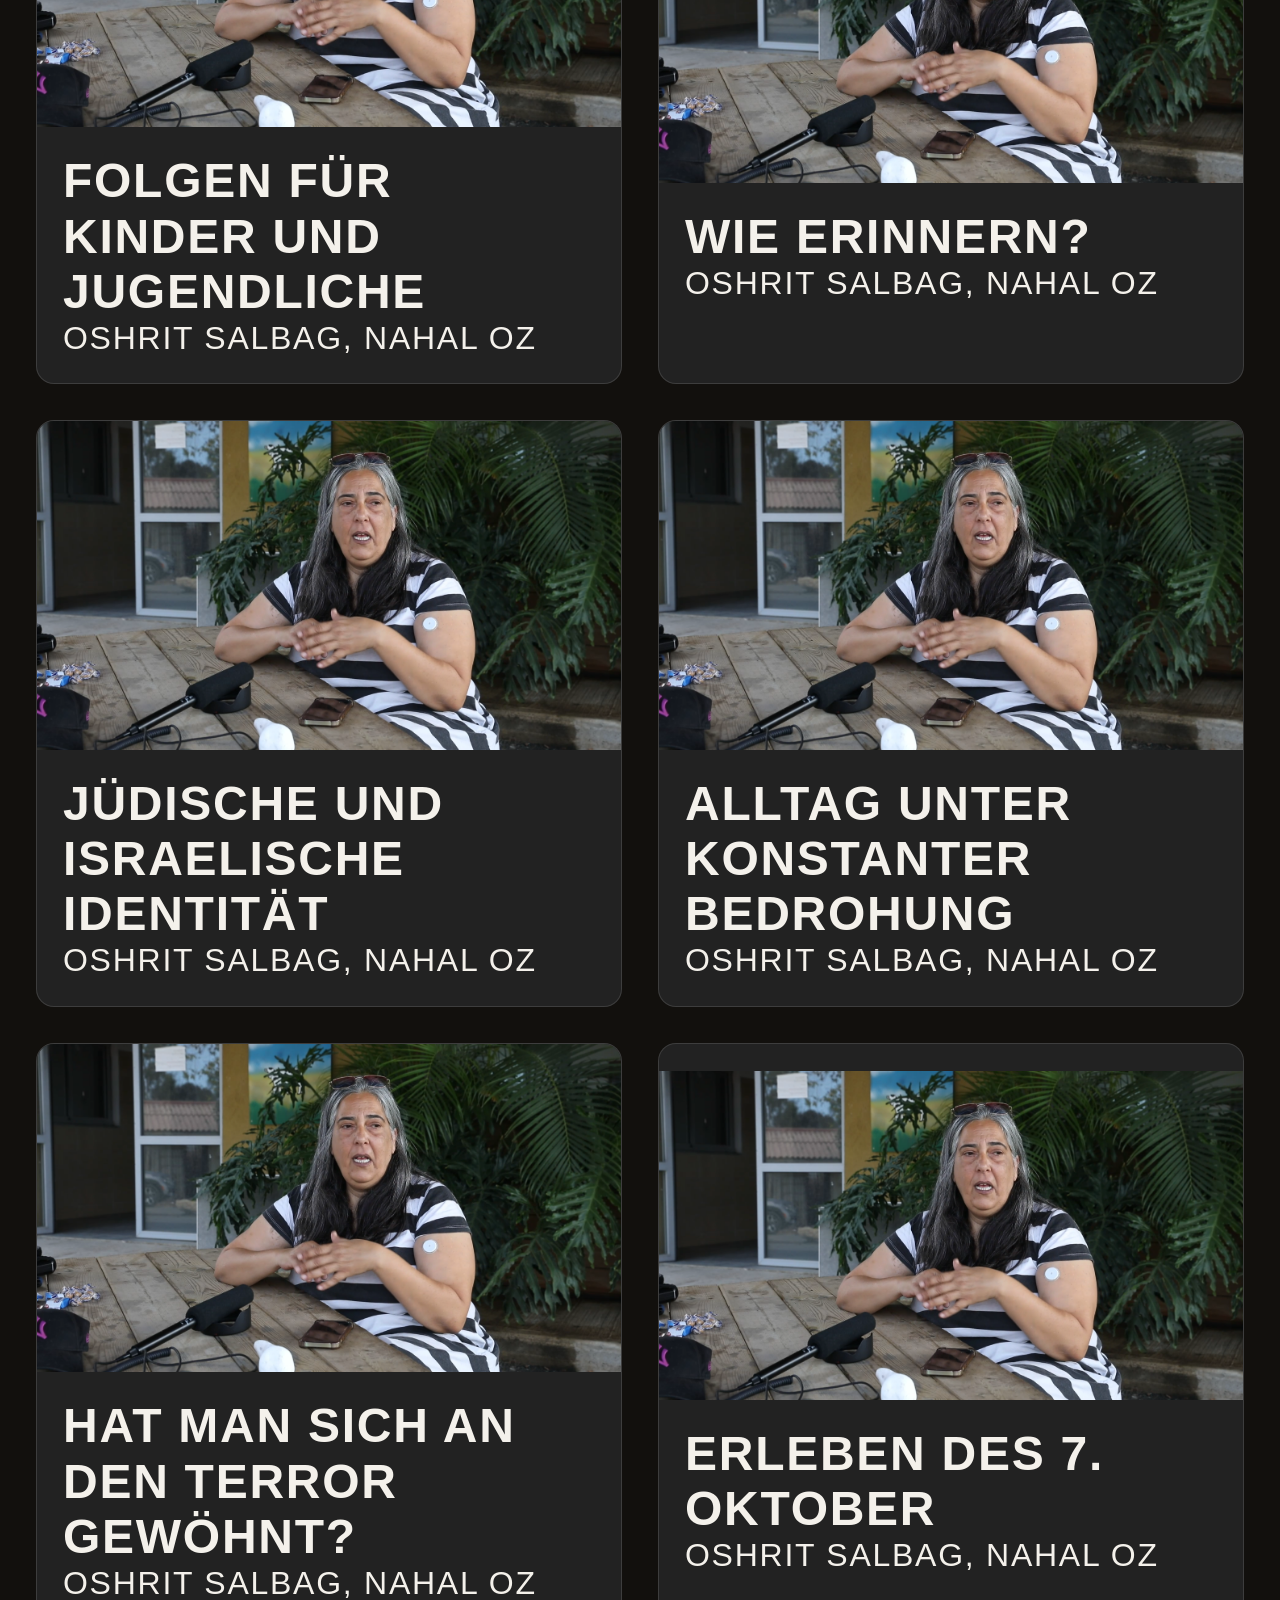
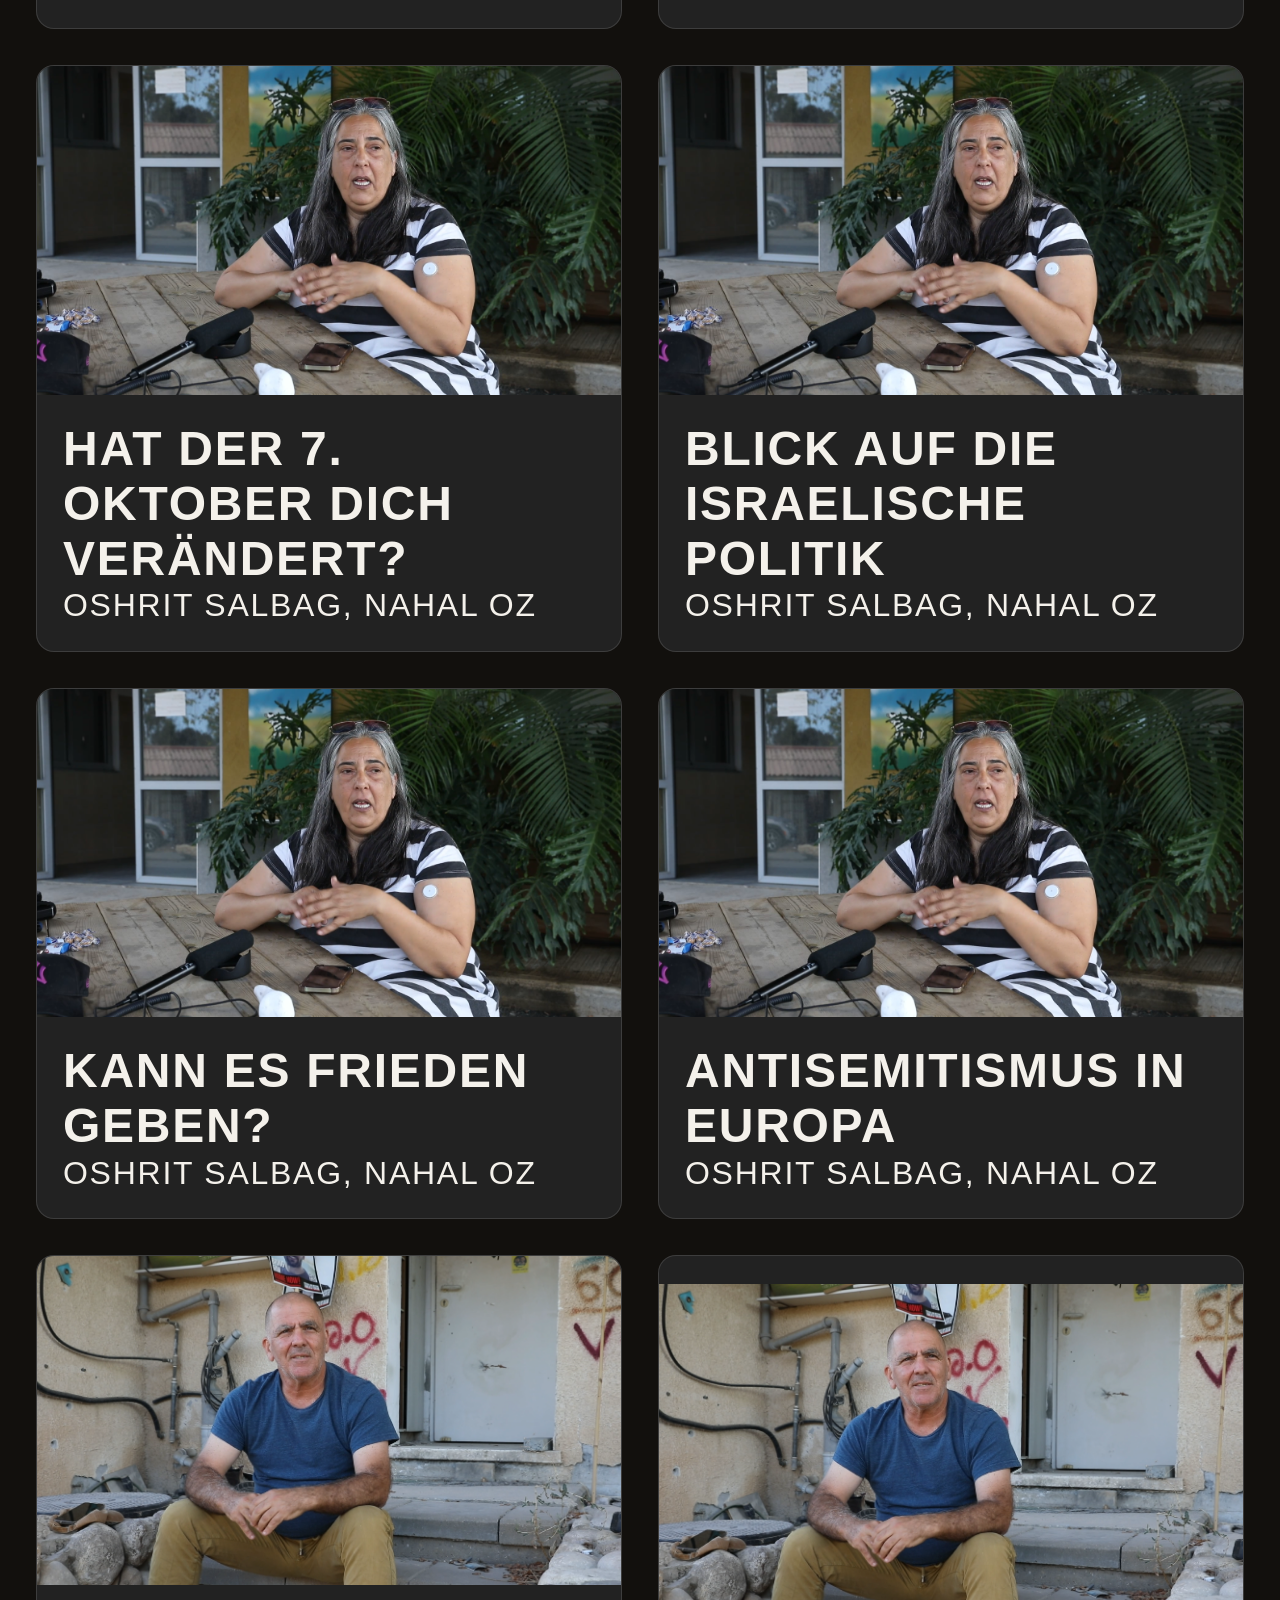
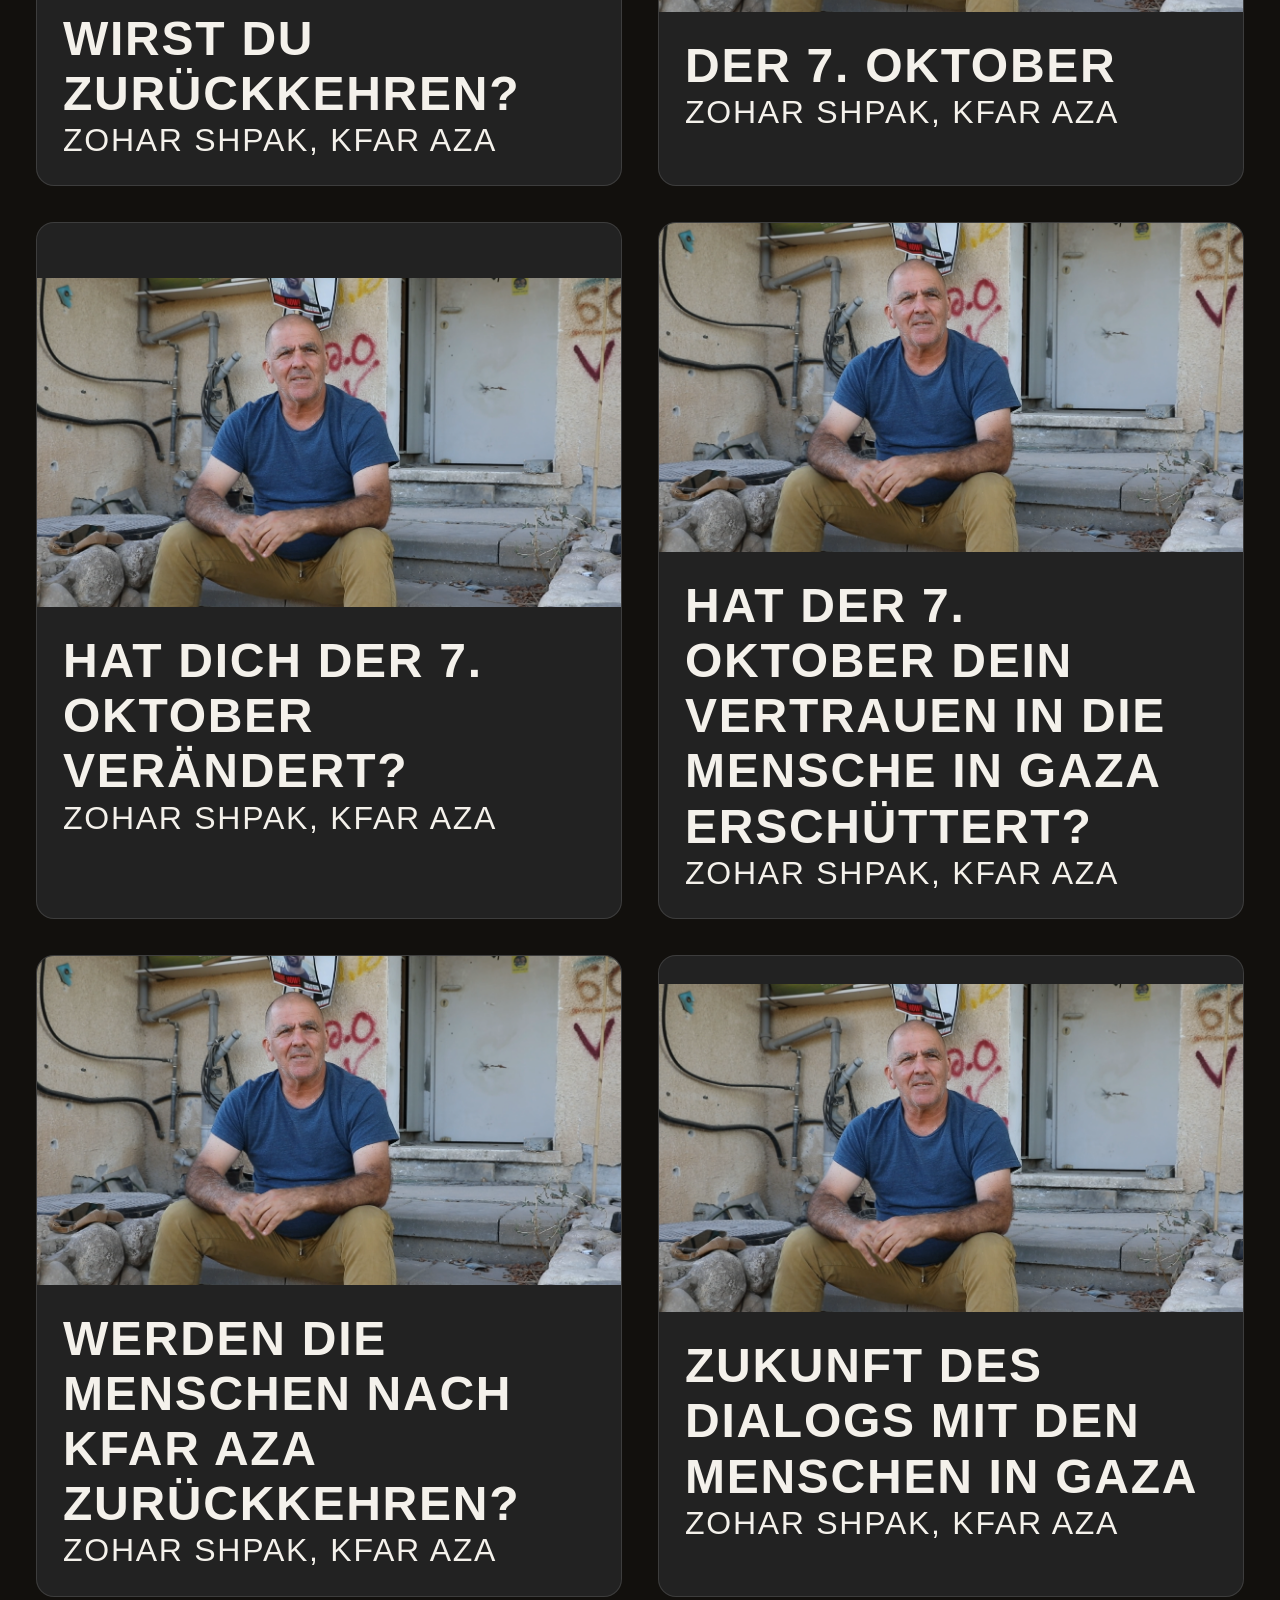
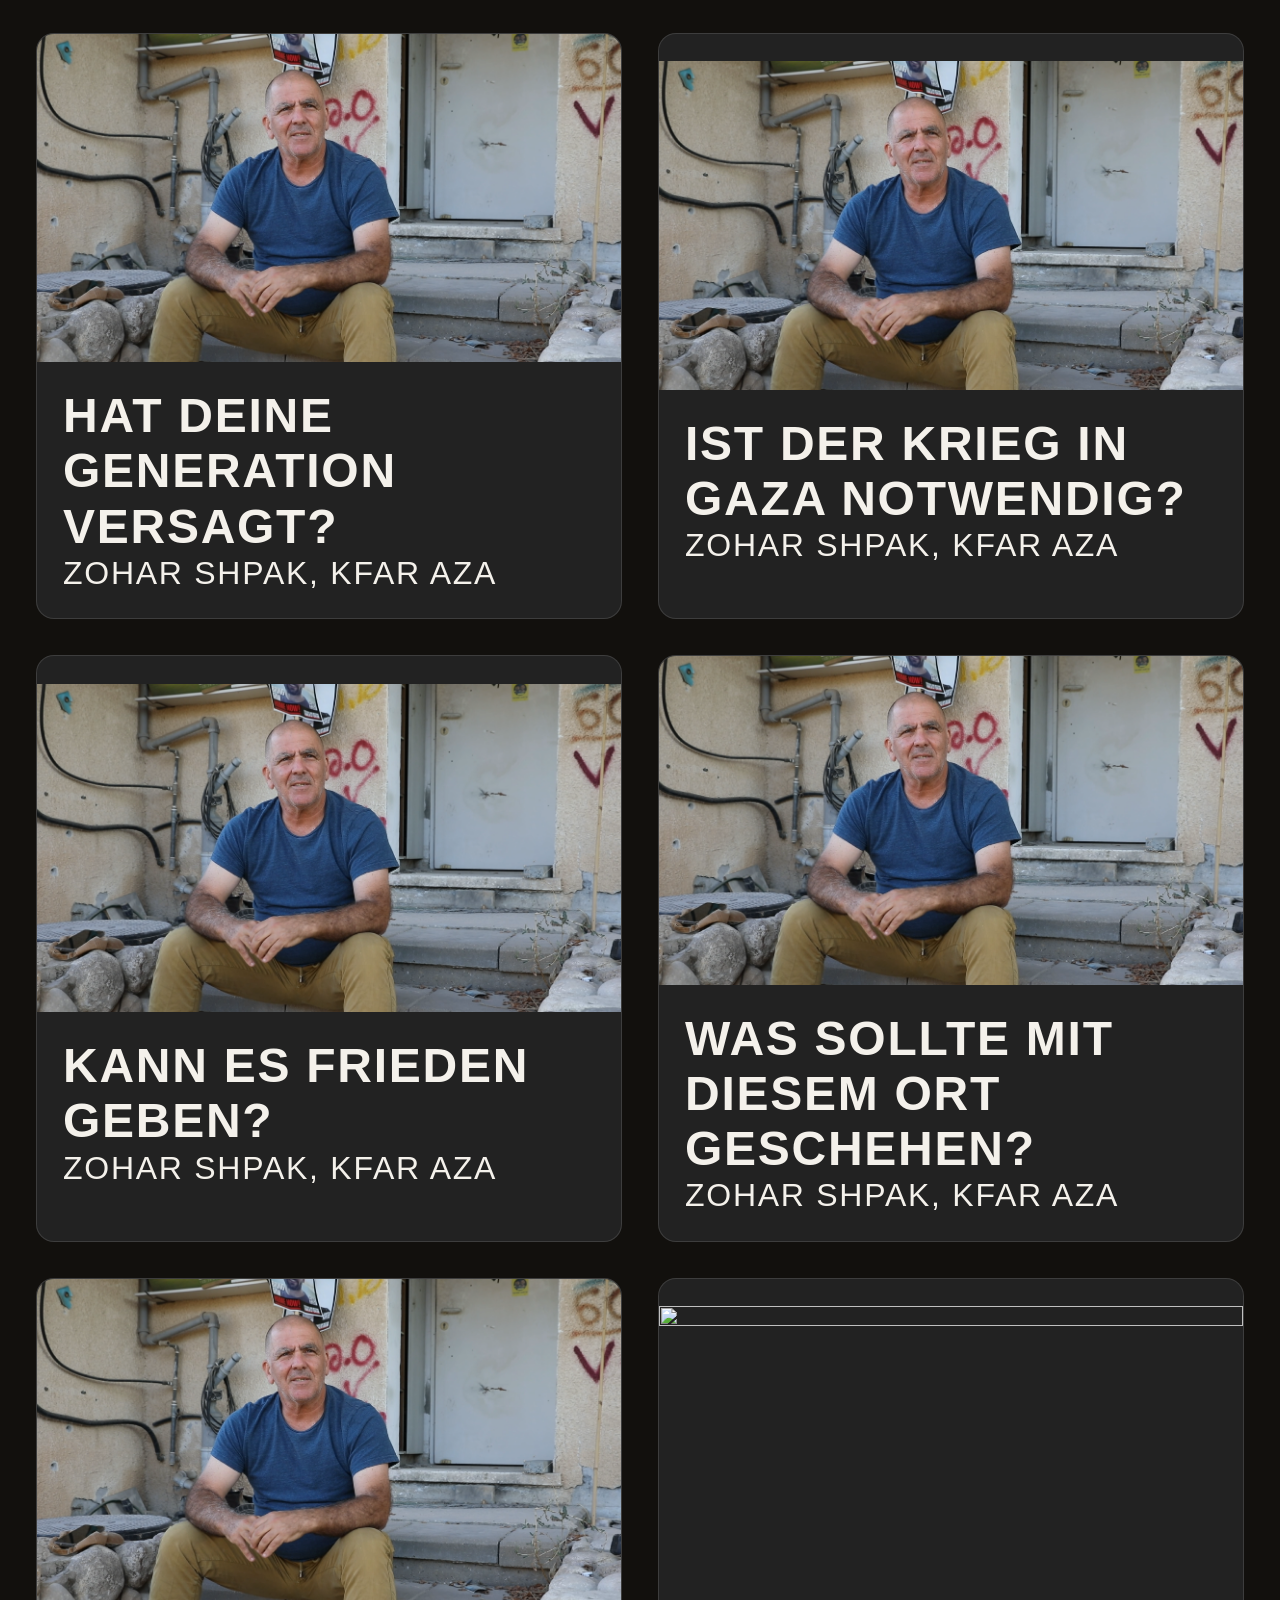
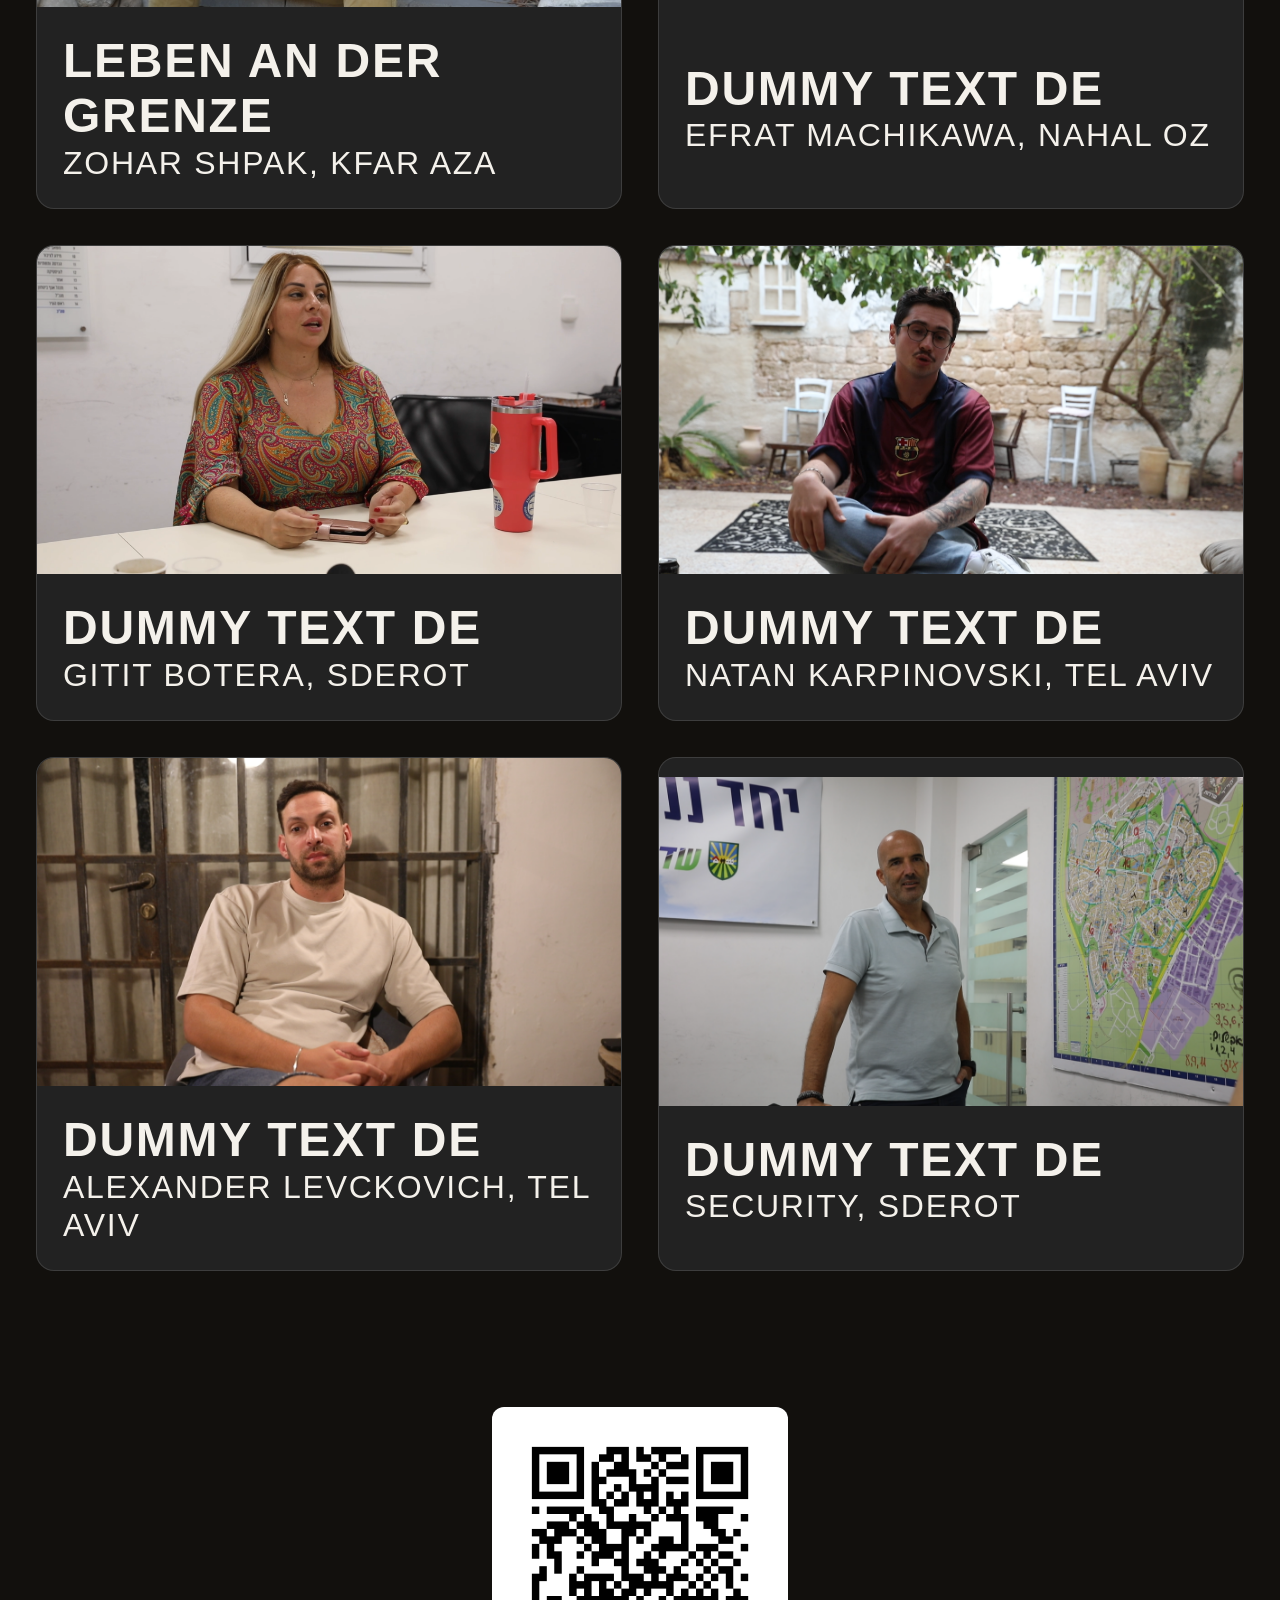
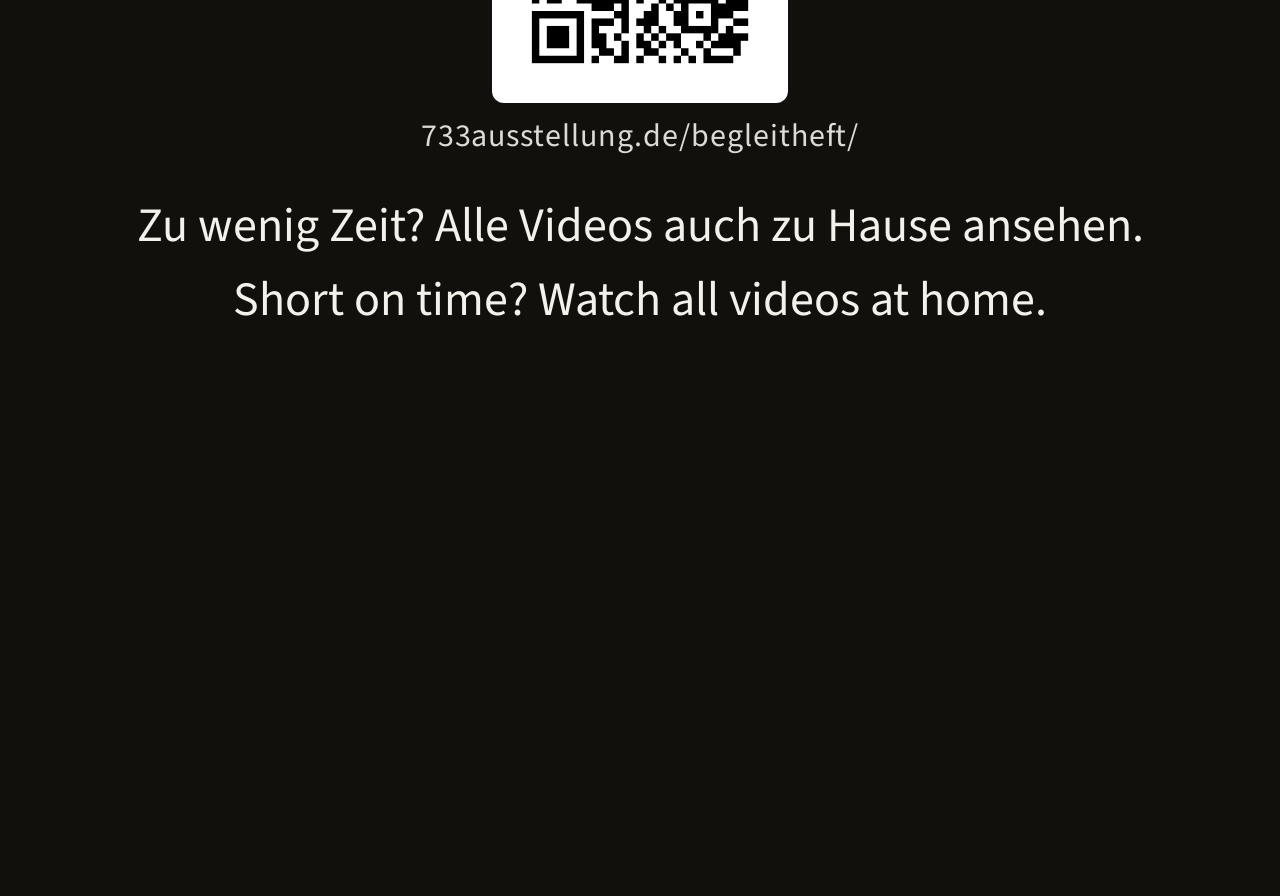
==== commit 523b2f56: "fehlermeldung video nach oben geschoben, qr code hinweis ergänzt" ====
--- a/index.html
+++ b/index.html
@@ -43,7 +43,11 @@
         </div>
       </header>
 
+
+      <div id="error" class="error hidden"></div>
+
       <div class="video-wrap">
+
         <video id="player" playsinline preload="metadata" disablepictureinpicture
           controlslist="nofullscreen nodownload noremoteplayback noplaybackrate" tabindex="-1"></video>
 
@@ -66,7 +70,6 @@
 
       </div>
 
-      <p id="error" class="error hidden"></p>
     </section>
 
 
--- a/assets/style.css
+++ b/assets/style.css
@@ -2,6 +2,14 @@
    733:02:35 VIDEOKIOSK
    Zentrale Farben, Größen und Abstände
    ========================================================= */
+
+@font-face {
+    font-family: "Source Sans 3";
+    src: url("fonts/SourceSans3-VariableFont_wght.ttf") format("truetype");
+    font-style: normal;
+    font-weight: 200 900;
+    font-display: swap;
+}
 
 :root {
     /* Farben */
@@ -124,6 +132,12 @@
     box-sizing: border-box;
 }
 
+html,
+body {
+    /*nur scrollen erlauben */
+    touch-action: pan-y;
+}
+
 html {
     min-height: 100%;
     -webkit-tap-highlight-color: transparent;
@@ -136,7 +150,7 @@
     background: var(--bg-color);
     color: var(--title-text-color);
 
-    font-family: Arial, Helvetica, sans-serif;
+    font-family: "Source Sans 3", Arial, Helvetica, sans-serif;
 
     /* Verhindert versehentliche Textauswahl am Touchscreen */
     user-select: none;
@@ -386,7 +400,7 @@
 .idle-overlay {
     position: absolute;
     inset: 0;
-    z-index: 10;
+    z-index: 30;
 
     width: 100%;
     height: 100%;
@@ -395,12 +409,13 @@
     padding: 0;
     border: 0;
 
-    color: #ddd;
-
-    background:
-        linear-gradient(to bottom,
-            rgba(0, 0, 0, 0.33) 0%,
-            transparent 45%);
+    color: #ffffff;
+
+    background: linear-gradient(to top,
+            rgba(0, 0, 0, 0.90) 0%,
+            rgba(0, 0, 0, 0.80) 5%,
+            rgba(0, 0, 0, 0) 12%,
+            transparent 100%);
 
     overflow: hidden;
     isolation: isolate;
@@ -534,8 +549,13 @@
 }
 
 /* Fehler unterhalb des Videos */
+.error,
 .subtitle-error,
 .video-error {
+    width: 100%;
+    box-sizing: border-box;
+
+    margin: 16px 0;
     padding: 16px;
 
     font-size: var(--error-text-size);
@@ -584,27 +604,23 @@
     position: absolute;
     z-index: 1;
 
-    top: var(--overlay-padding-y);
     left: var(--overlay-padding-x);
     right: var(--overlay-padding-x);
+    bottom: var(--overlay-padding-y);
 
     text-align: center;
 
-    transform:
-        translateY(0) scale(1);
-
-    transform-origin: center;
+    transform: translateY(0) scale(1);
+    transform-origin: center bottom;
 
     transition:
-        top 500ms cubic-bezier(0.22, 1, 0.36, 1),
         transform 500ms cubic-bezier(0.22, 1, 0.36, 1);
+
+    will-change: transform;
 }
 
 .idle-overlay.is-centered .idle-overlay-content {
-    top: 30%;
-
-    transform:
-        translateY(-50%) scale(1.5);
+    transform: translateY(-45vh) scale(1.5);
 }
 
 /* =========================================================
@@ -616,7 +632,7 @@
     position: absolute;
     left: 5%;
     right: 5%;
-    bottom: 30%;
+    bottom: 35%;
     z-index: 20;
 
     display: flex;
@@ -648,11 +664,11 @@
      * insbesondere auf bewegten und unruhigen Hintergründen. */
     text-shadow:
         -3px -3px 4px rgba(0, 0, 0, 0.95),
-         3px -3px 4px rgba(0, 0, 0, 0.95),
-        -3px  3px 4px rgba(0, 0, 0, 0.95),
-         3px  3px 4px rgba(0, 0, 0, 0.95),
-         0     5px 12px rgba(0, 0, 0, 0.9);
-    
+        3px -3px 4px rgba(0, 0, 0, 0.95),
+        -3px 3px 4px rgba(0, 0, 0, 0.95),
+        3px 3px 4px rgba(0, 0, 0, 0.95),
+        0 5px 12px rgba(0, 0, 0, 0.9);
+
 
     /* Zeilenumbrüche aus der VTT-Datei werden übernommen. */
     white-space: pre-line;
@@ -680,4 +696,82 @@
     font-size: var(--subtitle-en-size);
     font-weight: 400;
     line-height: 1.18;
+}
+
+
+/* =========================================================
+   QR-HINWEIS AM ENDE DER GALERIE
+   ========================================================= */
+
+.gallery-home-watch {
+    /* Über beide Spalten des Galerie-Grids */
+    grid-column: 1 / -1;
+
+    display: flex;
+    flex-direction: column;
+    align-items: center;
+
+    gap: 32px;
+
+    margin-top: 36px;
+    padding: 64px 24px 80px;
+
+    border-top: 1px solid var(--line);
+
+    text-align: center;
+}
+
+
+.gallery-home-watch-qr {
+    width: 296px;
+    height: 296px;
+
+    object-fit: contain;
+
+    padding: 10px;
+
+    border-radius: 12px;
+
+    background: #fff;
+}
+
+
+.gallery-home-watch-text {
+    display: flex;
+    flex-direction: column;
+    align-items: center;
+
+    gap: 14px;
+
+    width: 100%;
+    max-width: none;
+}
+
+
+.gallery-home-watch-text p {
+    margin: 0;
+
+    color: var(--text);
+
+    font-size: var(--card-title-size);
+    line-height: 1.25;
+
+    white-space: nowrap;
+}
+
+
+.gallery-home-watch-text p[lang="en"] {
+    color: var(--muted);
+}
+
+.gallery-home-watch-url {
+    margin: -18px 0 8px;
+
+    color: var(--muted);
+    opacity: 0.9;
+
+    font-size: var(--card-subtitle-size);
+    line-height: 1.2;
+
+    letter-spacing: 0.03em;
 }
